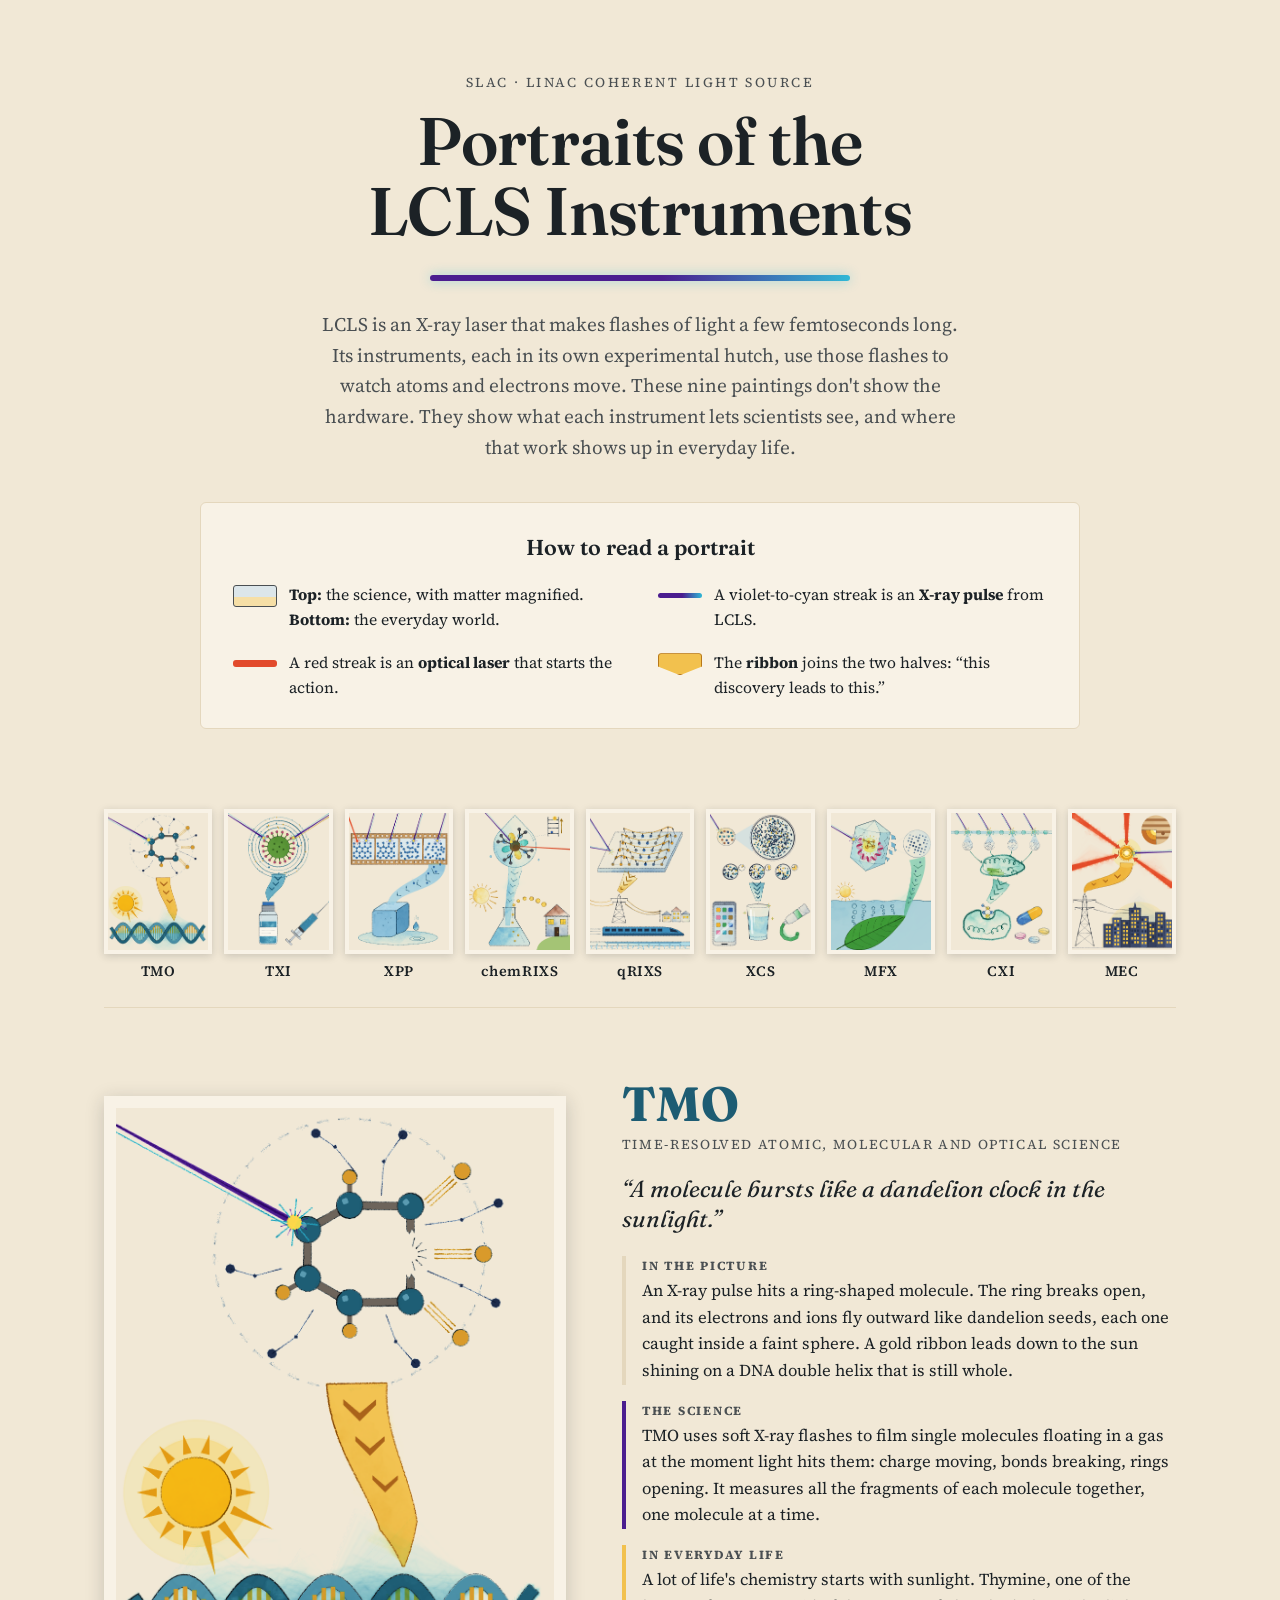
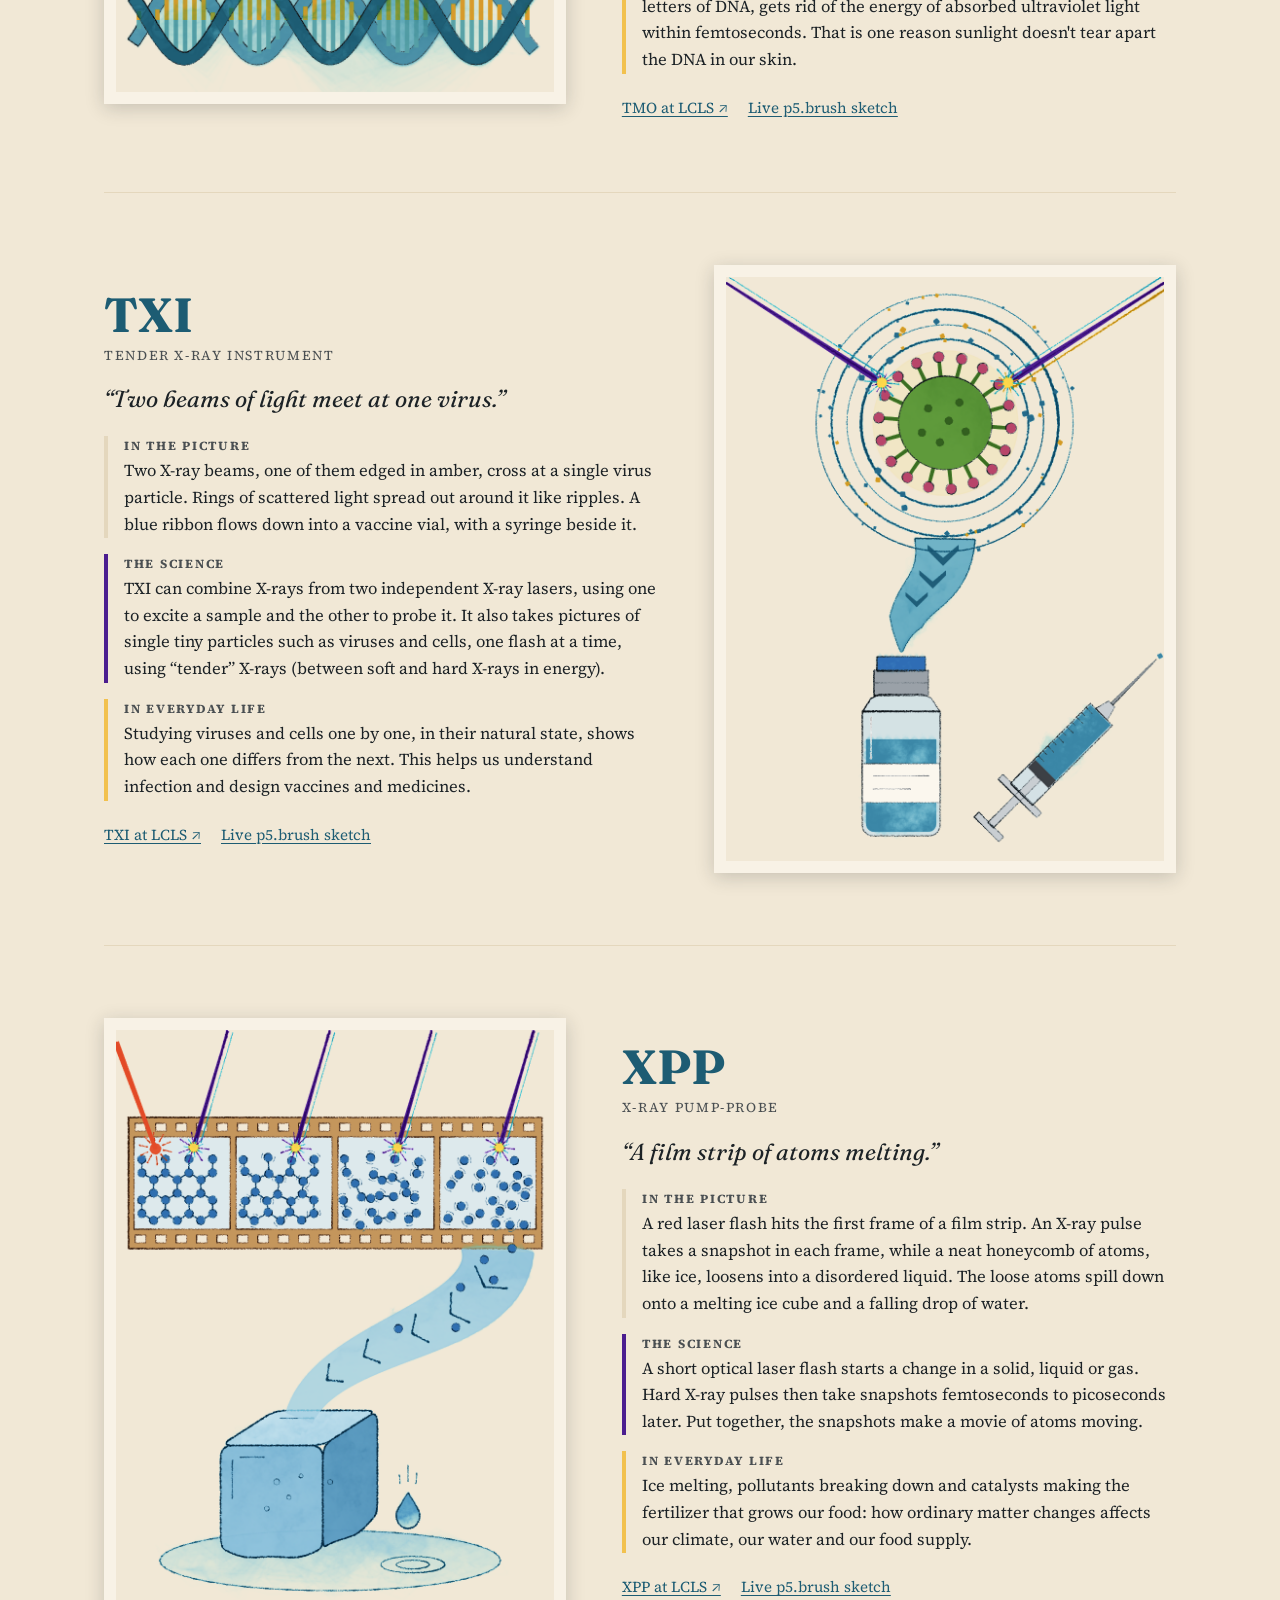
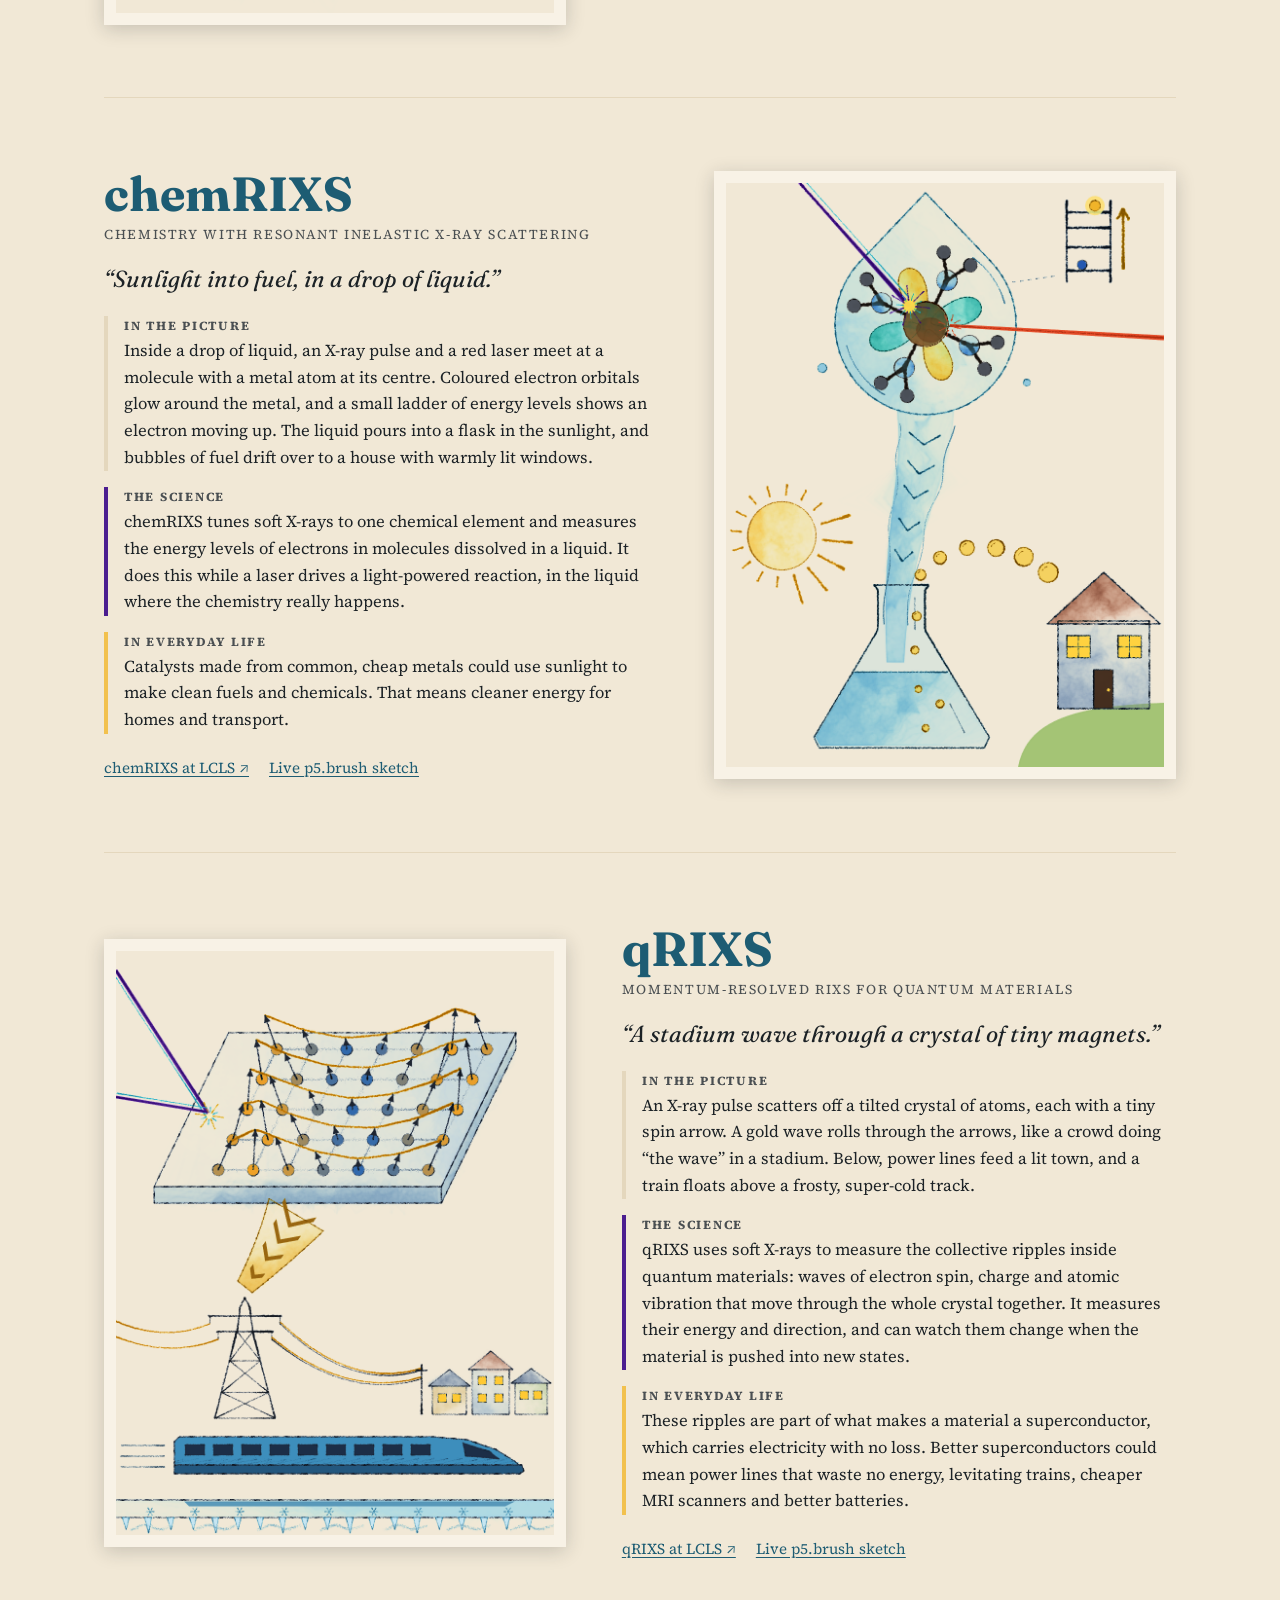
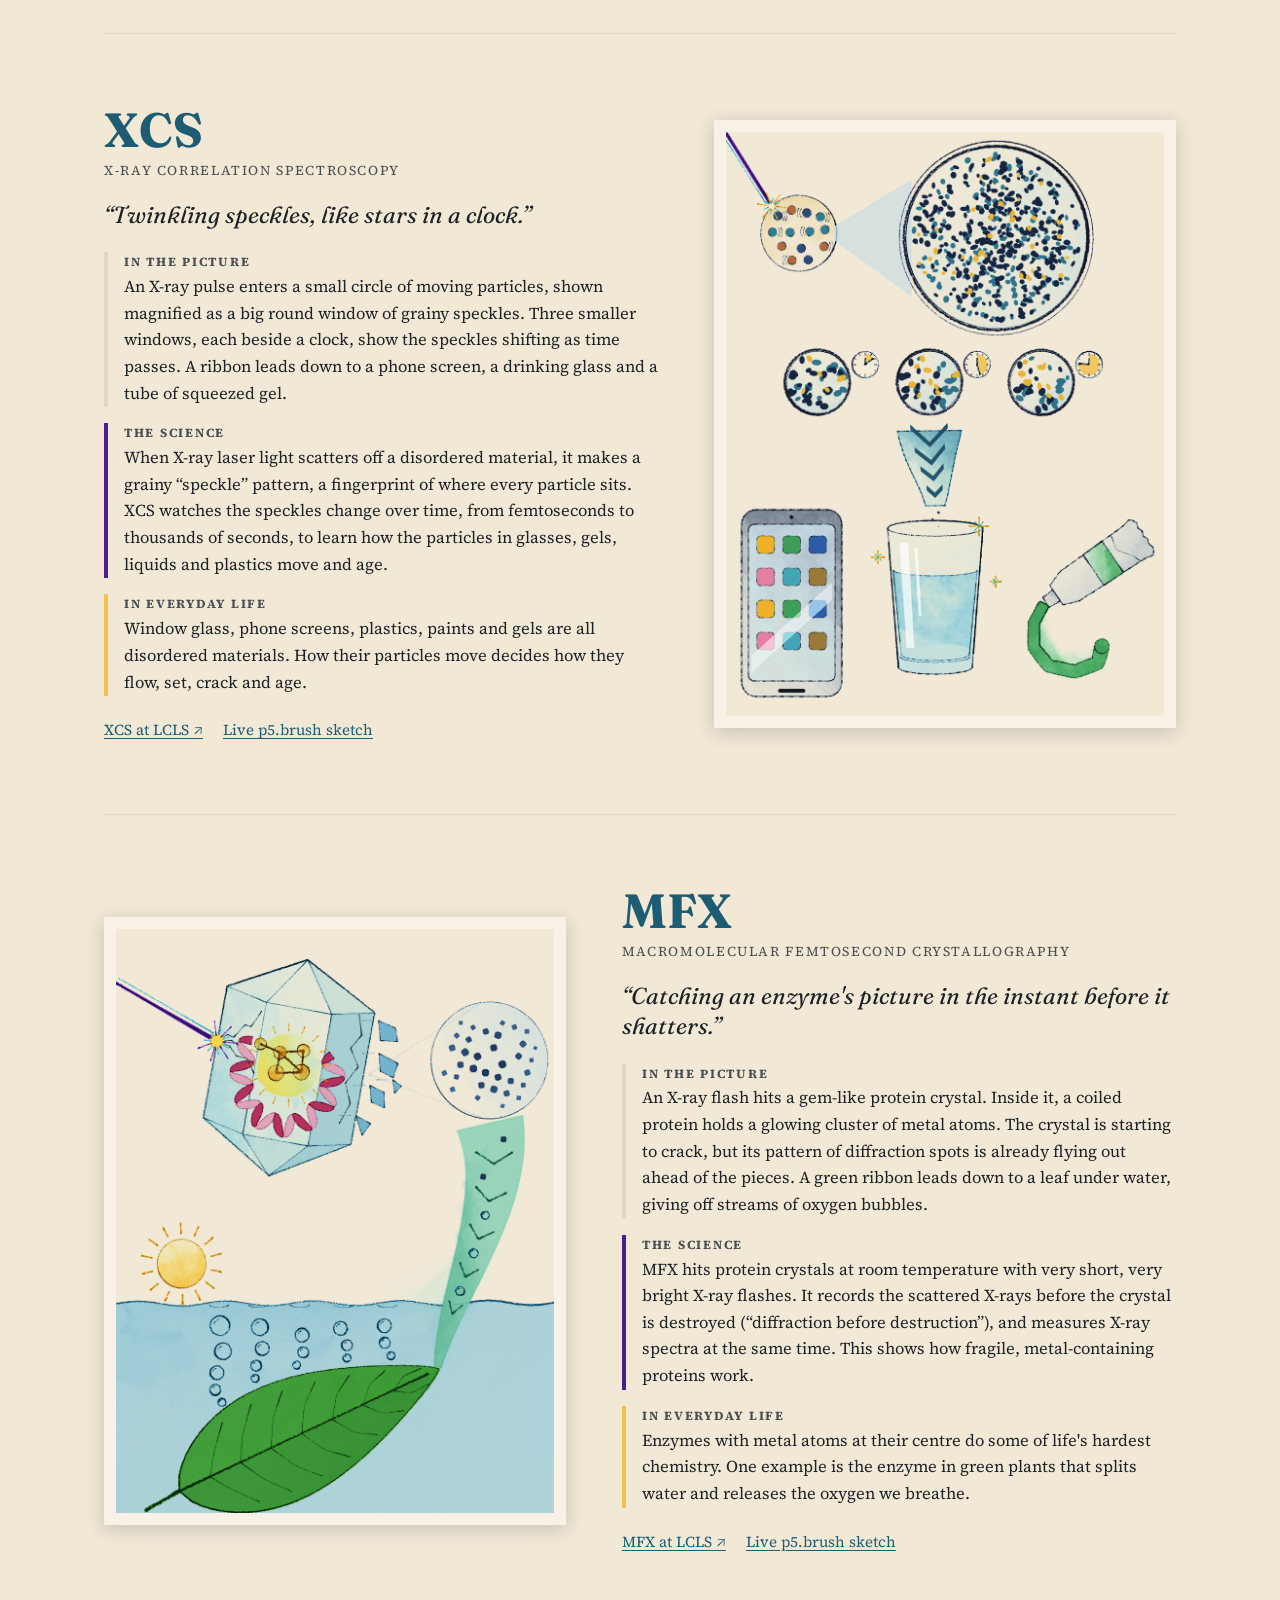
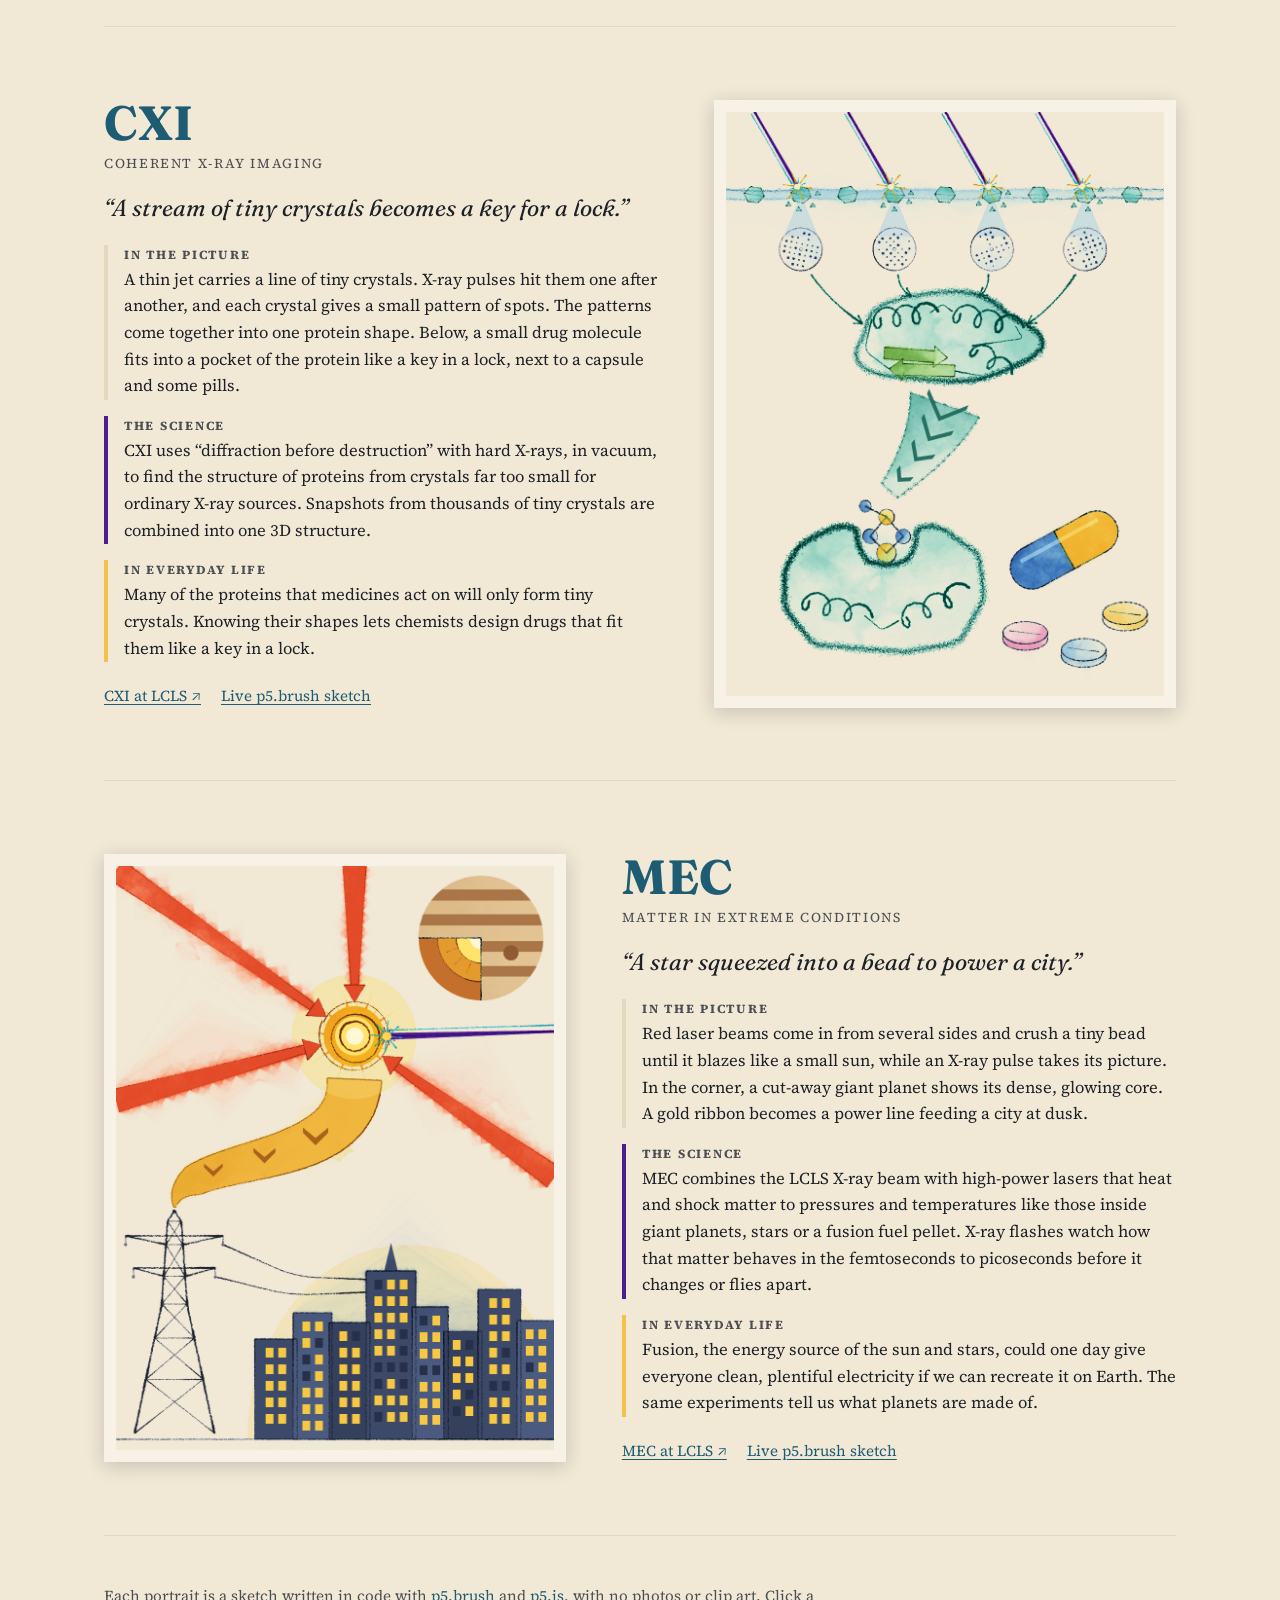
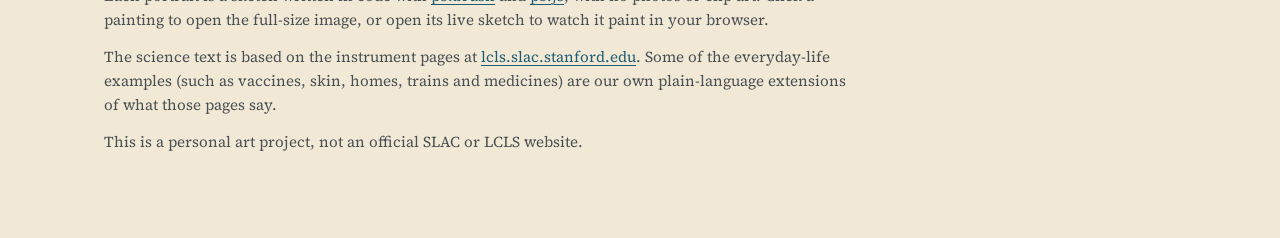
==== index.html @ 31f9c567 "Add gallery site for nine LCLS instrument portraits A static page with one captioned plate per instr" ====
<!doctype html>
<html lang="en">
<head>
<meta charset="utf-8">
<meta name="viewport" content="width=device-width, initial-scale=1">
<title>Portraits of the LCLS Instruments</title>
<meta name="description" content="Nine painted portraits of the instruments at SLAC's LCLS X-ray laser: what each one does for science, and how that reaches everyday life.">
<link rel="preconnect" href="https://fonts.googleapis.com">
<link rel="preconnect" href="https://fonts.gstatic.com" crossorigin>
<link href="https://fonts.googleapis.com/css2?family=Fraunces:ital,opsz,wght@0,9..144,400;0,9..144,600;0,9..144,700;1,9..144,400&family=Source+Serif+4:opsz,wght@8..60,400;8..60,700&display=swap" rel="stylesheet">
<link rel="stylesheet" href="style.css">
</head>
<body>
<div class="page">

<header class="site-header">
  <p class="eyebrow">SLAC · Linac Coherent Light Source</p>
  <h1>Portraits of the<br>LCLS Instruments</h1>
  <div class="xray-streak" aria-hidden="true"></div>
  <p class="intro">
    LCLS is an X-ray laser that makes flashes of light a few femtoseconds long.
    Its instruments, each in its own experimental hutch, use those flashes to watch
    atoms and electrons move. These nine paintings don't show the hardware. They show
    what each instrument lets scientists see, and where that work shows up in
    everyday life.
  </p>

  <section class="how-to-read" aria-labelledby="how-to-read-title">
    <h2 id="how-to-read-title">How to read a portrait</h2>
    <ul class="legend">
      <li><span class="swatch swatch-halves" aria-hidden="true"></span>
        <span><strong>Top:</strong> the science, with matter magnified.
        <strong>Bottom:</strong> the everyday world.</span></li>
      <li><span class="swatch swatch-xray" aria-hidden="true"></span>
        <span>A violet-to-cyan streak is an <strong>X-ray pulse</strong> from LCLS.</span></li>
      <li><span class="swatch swatch-laser" aria-hidden="true"></span>
        <span>A red streak is an <strong>optical laser</strong> that starts the action.</span></li>
      <li><span class="swatch swatch-ribbon" aria-hidden="true"></span>
        <span>The <strong>ribbon</strong> joins the two halves: “this discovery leads to this.”</span></li>
    </ul>
  </section>
</header>

<nav aria-label="Instruments">
  <ul class="index">
    <li><a href="#tmo"><img src="images/tmo.png" alt="">TMO</a></li>
    <li><a href="#txi"><img src="images/txi.png" alt="">TXI</a></li>
    <li><a href="#xpp"><img src="images/xpp.png" alt="">XPP</a></li>
    <li><a href="#chemrixs"><img src="images/chemrixs.png" alt="">chemRIXS</a></li>
    <li><a href="#qrixs"><img src="images/qrixs.png" alt="">qRIXS</a></li>
    <li><a href="#xcs"><img src="images/xcs.png" alt="">XCS</a></li>
    <li><a href="#mfx"><img src="images/mfx.png" alt="">MFX</a></li>
    <li><a href="#cxi"><img src="images/cxi.png" alt="">CXI</a></li>
    <li><a href="#mec"><img src="images/mec.png" alt="">MEC</a></li>
  </ul>
</nav>

<main>

<figure class="plate" id="tmo">
  <a class="plate-image" href="images/tmo.png">
    <img src="images/tmo.png" width="900" height="1200" loading="lazy"
         alt="A violet X-ray pulse hits a ring-shaped molecule, which breaks open while electrons and ions fly outward. A gold ribbon leads down to a sun shining on a DNA double helix.">
  </a>
  <figcaption>
    <p class="acronym">TMO</p>
    <p class="full-name">Time-resolved Atomic, Molecular and Optical science</p>
    <p class="metaphor">“A molecule bursts like a dandelion clock in the sunlight.”</p>
    <div class="caption-part">
      <h3>In the picture</h3>
      <p>An X-ray pulse hits a ring-shaped molecule. The ring breaks open, and its
      electrons and ions fly outward like dandelion seeds, each one caught inside a
      faint sphere. A gold ribbon leads down to the sun shining on a DNA double helix
      that is still whole.</p>
    </div>
    <div class="caption-part science">
      <h3>The science</h3>
      <p>TMO uses soft X-ray flashes to film single molecules floating in a gas at the
      moment light hits them: charge moving, bonds breaking, rings opening. It measures
      all the fragments of each molecule together, one molecule at a time.</p>
    </div>
    <div class="caption-part everyday">
      <h3>In everyday life</h3>
      <p>A lot of life's chemistry starts with sunlight. Thymine, one of the letters
      of DNA, gets rid of the energy of absorbed ultraviolet light within femtoseconds.
      That is one reason sunlight doesn't tear apart the DNA in our skin.</p>
    </div>
    <ul class="plate-links">
      <li><a href="https://lcls.slac.stanford.edu/instruments/tmo">TMO at LCLS ↗</a></li>
      <li><a href="sketches/tmo.html">Live p5.brush sketch</a></li>
    </ul>
  </figcaption>
</figure>

<figure class="plate" id="txi">
  <a class="plate-image" href="images/txi.png">
    <img src="images/txi.png" width="900" height="1200" loading="lazy"
         alt="Two X-ray beams cross at a single spiky green virus particle surrounded by rings of scattered light. A blue ribbon flows down into a vaccine vial beside a syringe.">
  </a>
  <figcaption>
    <p class="acronym">TXI</p>
    <p class="full-name">Tender X-ray Instrument</p>
    <p class="metaphor">“Two beams of light meet at one virus.”</p>
    <div class="caption-part">
      <h3>In the picture</h3>
      <p>Two X-ray beams, one of them edged in amber, cross at a single virus particle.
      Rings of scattered light spread out around it like ripples. A blue ribbon flows
      down into a vaccine vial, with a syringe beside it.</p>
    </div>
    <div class="caption-part science">
      <h3>The science</h3>
      <p>TXI can combine X-rays from two independent X-ray lasers, using one to excite
      a sample and the other to probe it. It also takes pictures of single tiny particles
      such as viruses and cells, one flash at a time, using “tender” X-rays (between soft
      and hard X-rays in energy).</p>
    </div>
    <div class="caption-part everyday">
      <h3>In everyday life</h3>
      <p>Studying viruses and cells one by one, in their natural state, shows how each
      one differs from the next. This helps us understand infection and design vaccines
      and medicines.</p>
    </div>
    <ul class="plate-links">
      <li><a href="https://lcls.slac.stanford.edu/instruments/txi">TXI at LCLS ↗</a></li>
      <li><a href="sketches/txi.html">Live p5.brush sketch</a></li>
    </ul>
  </figcaption>
</figure>

<figure class="plate" id="xpp">
  <a class="plate-image" href="images/xpp.png">
    <img src="images/xpp.png" width="900" height="1200" loading="lazy"
         alt="A strip of film frames. A red laser flash hits the first frame and X-ray pulses hit each frame as an ordered lattice of atoms loosens into a disordered liquid. The atoms spill down a blue ribbon onto a melting ice cube with a falling drop of water.">
  </a>
  <figcaption>
    <p class="acronym">XPP</p>
    <p class="full-name">X-ray Pump-Probe</p>
    <p class="metaphor">“A film strip of atoms melting.”</p>
    <div class="caption-part">
      <h3>In the picture</h3>
      <p>A red laser flash hits the first frame of a film strip. An X-ray pulse takes
      a snapshot in each frame, while a neat honeycomb of atoms, like ice, loosens into
      a disordered liquid. The loose atoms spill down onto a melting ice cube and a
      falling drop of water.</p>
    </div>
    <div class="caption-part science">
      <h3>The science</h3>
      <p>A short optical laser flash starts a change in a solid, liquid or gas. Hard
      X-ray pulses then take snapshots femtoseconds to picoseconds later. Put together,
      the snapshots make a movie of atoms moving.</p>
    </div>
    <div class="caption-part everyday">
      <h3>In everyday life</h3>
      <p>Ice melting, pollutants breaking down and catalysts making the fertilizer
      that grows our food: how ordinary matter changes affects our climate, our water
      and our food supply.</p>
    </div>
    <ul class="plate-links">
      <li><a href="https://lcls.slac.stanford.edu/instruments/xpp">XPP at LCLS ↗</a></li>
      <li><a href="sketches/xpp.html">Live p5.brush sketch</a></li>
    </ul>
  </figcaption>
</figure>

<figure class="plate" id="chemrixs">
  <a class="plate-image" href="images/chemrixs.png">
    <img src="images/chemrixs.png" width="900" height="1200" loading="lazy"
         alt="Inside a drop of liquid, an X-ray and a red laser meet at a metal-centred molecule with glowing orbital lobes, beside a small energy-level ladder. The liquid pours into a flask under the sun, and bubbles drift from it to a house with lit windows.">
  </a>
  <figcaption>
    <p class="acronym">chemRIXS</p>
    <p class="full-name">Chemistry with Resonant Inelastic X-ray Scattering</p>
    <p class="metaphor">“Sunlight into fuel, in a drop of liquid.”</p>
    <div class="caption-part">
      <h3>In the picture</h3>
      <p>Inside a drop of liquid, an X-ray pulse and a red laser meet at a molecule
      with a metal atom at its centre. Coloured electron orbitals glow around the metal,
      and a small ladder of energy levels shows an electron moving up. The liquid pours
      into a flask in the sunlight, and bubbles of fuel drift over to a house with
      warmly lit windows.</p>
    </div>
    <div class="caption-part science">
      <h3>The science</h3>
      <p>chemRIXS tunes soft X-rays to one chemical element and measures the energy
      levels of electrons in molecules dissolved in a liquid. It does this while a laser
      drives a light-powered reaction, in the liquid where the chemistry really
      happens.</p>
    </div>
    <div class="caption-part everyday">
      <h3>In everyday life</h3>
      <p>Catalysts made from common, cheap metals could use sunlight to make clean
      fuels and chemicals. That means cleaner energy for homes and transport.</p>
    </div>
    <ul class="plate-links">
      <li><a href="https://lcls.slac.stanford.edu/instruments/chemrixs">chemRIXS at LCLS ↗</a></li>
      <li><a href="sketches/chemrixs.html">Live p5.brush sketch</a></li>
    </ul>
  </figcaption>
</figure>

<figure class="plate" id="qrixs">
  <a class="plate-image" href="images/qrixs.png">
    <img src="images/qrixs.png" width="900" height="1200" loading="lazy"
         alt="An X-ray pulse scatters off a tilted grid of atoms, each with a small spin arrow, while a gold wave rolls through the grid. A gold ribbon leads down to power lines feeding a small town and a train floating above a frosty track.">
  </a>
  <figcaption>
    <p class="acronym">qRIXS</p>
    <p class="full-name">Momentum-resolved RIXS for quantum materials</p>
    <p class="metaphor">“A stadium wave through a crystal of tiny magnets.”</p>
    <div class="caption-part">
      <h3>In the picture</h3>
      <p>An X-ray pulse scatters off a tilted crystal of atoms, each with a tiny spin
      arrow. A gold wave rolls through the arrows, like a crowd doing “the wave” in a
      stadium. Below, power lines feed a lit town, and a train floats above a frosty,
      super-cold track.</p>
    </div>
    <div class="caption-part science">
      <h3>The science</h3>
      <p>qRIXS uses soft X-rays to measure the collective ripples inside quantum
      materials: waves of electron spin, charge and atomic vibration that move through
      the whole crystal together. It measures their energy and direction, and can watch
      them change when the material is pushed into new states.</p>
    </div>
    <div class="caption-part everyday">
      <h3>In everyday life</h3>
      <p>These ripples are part of what makes a material a superconductor, which
      carries electricity with no loss. Better superconductors could mean power lines
      that waste no energy, levitating trains, cheaper MRI scanners and better
      batteries.</p>
    </div>
    <ul class="plate-links">
      <li><a href="https://lcls.slac.stanford.edu/instruments/qRIXS">qRIXS at LCLS ↗</a></li>
      <li><a href="sketches/qrixs.html">Live p5.brush sketch</a></li>
    </ul>
  </figcaption>
</figure>

<figure class="plate" id="xcs">
  <a class="plate-image" href="images/xcs.png">
    <img src="images/xcs.png" width="900" height="1200" loading="lazy"
         alt="An X-ray pulse enters a small circle of particles, shown magnified as a large round window of grainy speckles. Three smaller speckle windows, each beside a clock, show the speckles changing over time. Below: a phone, a glass of water and a tube of green gel.">
  </a>
  <figcaption>
    <p class="acronym">XCS</p>
    <p class="full-name">X-ray Correlation Spectroscopy</p>
    <p class="metaphor">“Twinkling speckles, like stars in a clock.”</p>
    <div class="caption-part">
      <h3>In the picture</h3>
      <p>An X-ray pulse enters a small circle of moving particles, shown magnified as a
      big round window of grainy speckles. Three smaller windows, each beside a clock,
      show the speckles shifting as time passes. A ribbon leads down to a phone screen,
      a drinking glass and a tube of squeezed gel.</p>
    </div>
    <div class="caption-part science">
      <h3>The science</h3>
      <p>When X-ray laser light scatters off a disordered material, it makes a grainy
      “speckle” pattern, a fingerprint of where every particle sits. XCS watches the
      speckles change over time, from femtoseconds to thousands of seconds, to learn how
      the particles in glasses, gels, liquids and plastics move and age.</p>
    </div>
    <div class="caption-part everyday">
      <h3>In everyday life</h3>
      <p>Window glass, phone screens, plastics, paints and gels are all disordered
      materials. How their particles move decides how they flow, set, crack and
      age.</p>
    </div>
    <ul class="plate-links">
      <li><a href="https://lcls.slac.stanford.edu/instruments/xcs">XCS at LCLS ↗</a></li>
      <li><a href="sketches/xcs.html">Live p5.brush sketch</a></li>
    </ul>
  </figcaption>
</figure>

<figure class="plate" id="mfx">
  <a class="plate-image" href="images/mfx.png">
    <img src="images/mfx.png" width="900" height="1200" loading="lazy"
         alt="An X-ray flash hits a gem-like protein crystal holding a coiled protein around a glowing cluster of metal atoms. The crystal cracks while a disc of diffraction spots flies ahead. A green ribbon leads down to an underwater leaf giving off oxygen bubbles.">
  </a>
  <figcaption>
    <p class="acronym">MFX</p>
    <p class="full-name">Macromolecular Femtosecond Crystallography</p>
    <p class="metaphor">“Catching an enzyme's picture in the instant before it shatters.”</p>
    <div class="caption-part">
      <h3>In the picture</h3>
      <p>An X-ray flash hits a gem-like protein crystal. Inside it, a coiled protein
      holds a glowing cluster of metal atoms. The crystal is starting to crack, but its
      pattern of diffraction spots is already flying out ahead of the pieces. A green
      ribbon leads down to a leaf under water, giving off streams of oxygen
      bubbles.</p>
    </div>
    <div class="caption-part science">
      <h3>The science</h3>
      <p>MFX hits protein crystals at room temperature with very short, very bright
      X-ray flashes. It records the scattered X-rays before the crystal is destroyed
      (“diffraction before destruction”), and measures X-ray spectra at the same time.
      This shows how fragile, metal-containing proteins work.</p>
    </div>
    <div class="caption-part everyday">
      <h3>In everyday life</h3>
      <p>Enzymes with metal atoms at their centre do some of life's hardest chemistry.
      One example is the enzyme in green plants that splits water and releases the
      oxygen we breathe.</p>
    </div>
    <ul class="plate-links">
      <li><a href="https://lcls.slac.stanford.edu/instruments/mfx">MFX at LCLS ↗</a></li>
      <li><a href="sketches/mfx.html">Live p5.brush sketch</a></li>
    </ul>
  </figcaption>
</figure>

<figure class="plate" id="cxi">
  <a class="plate-image" href="images/cxi.png">
    <img src="images/cxi.png" width="900" height="1200" loading="lazy"
         alt="X-ray pulses hit tiny crystals travelling in a thin jet, each making a small pattern of spots. Arrows merge the patterns into one protein shape. Below, a small molecule fits into a pocket of the protein like a key in a lock, next to a capsule and pills.">
  </a>
  <figcaption>
    <p class="acronym">CXI</p>
    <p class="full-name">Coherent X-ray Imaging</p>
    <p class="metaphor">“A stream of tiny crystals becomes a key for a lock.”</p>
    <div class="caption-part">
      <h3>In the picture</h3>
      <p>A thin jet carries a line of tiny crystals. X-ray pulses hit them one after
      another, and each crystal gives a small pattern of spots. The patterns come
      together into one protein shape. Below, a small drug molecule fits into a pocket
      of the protein like a key in a lock, next to a capsule and some pills.</p>
    </div>
    <div class="caption-part science">
      <h3>The science</h3>
      <p>CXI uses “diffraction before destruction” with hard X-rays, in vacuum, to
      find the structure of proteins from crystals far too small for ordinary X-ray
      sources. Snapshots from thousands of tiny crystals are combined into one 3D
      structure.</p>
    </div>
    <div class="caption-part everyday">
      <h3>In everyday life</h3>
      <p>Many of the proteins that medicines act on will only form tiny crystals.
      Knowing their shapes lets chemists design drugs that fit them like a key in a
      lock.</p>
    </div>
    <ul class="plate-links">
      <li><a href="https://lcls.slac.stanford.edu/instruments/cxi">CXI at LCLS ↗</a></li>
      <li><a href="sketches/cxi.html">Live p5.brush sketch</a></li>
    </ul>
  </figcaption>
</figure>

<figure class="plate" id="mec">
  <a class="plate-image" href="images/mec.png">
    <img src="images/mec.png" width="900" height="1200" loading="lazy"
         alt="Red laser beams converge from several sides on a tiny bead that blazes like a small sun, while an X-ray pulse passes through it. A cut-away giant planet shows its glowing core. A gold ribbon leads to a power line feeding a city with lit windows.">
  </a>
  <figcaption>
    <p class="acronym">MEC</p>
    <p class="full-name">Matter in Extreme Conditions</p>
    <p class="metaphor">“A star squeezed into a bead to power a city.”</p>
    <div class="caption-part">
      <h3>In the picture</h3>
      <p>Red laser beams come in from several sides and crush a tiny bead until it
      blazes like a small sun, while an X-ray pulse takes its picture. In the corner, a
      cut-away giant planet shows its dense, glowing core. A gold ribbon becomes a
      power line feeding a city at dusk.</p>
    </div>
    <div class="caption-part science">
      <h3>The science</h3>
      <p>MEC combines the LCLS X-ray beam with high-power lasers that heat and shock
      matter to pressures and temperatures like those inside giant planets, stars or a
      fusion fuel pellet. X-ray flashes watch how that matter behaves in the
      femtoseconds to picoseconds before it changes or flies apart.</p>
    </div>
    <div class="caption-part everyday">
      <h3>In everyday life</h3>
      <p>Fusion, the energy source of the sun and stars, could one day give everyone
      clean, plentiful electricity if we can recreate it on Earth. The same experiments
      tell us what planets are made of.</p>
    </div>
    <ul class="plate-links">
      <li><a href="https://lcls.slac.stanford.edu/instruments/mec">MEC at LCLS ↗</a></li>
      <li><a href="sketches/mec.html">Live p5.brush sketch</a></li>
    </ul>
  </figcaption>
</figure>

</main>

<footer class="site-footer">
  <p>Each portrait is a sketch written in code with
  <a href="https://github.com/acamposuribe/p5.brush">p5.brush</a> and
  <a href="https://p5js.org">p5.js</a>, with no photos or clip art. Click a painting to
  open the full-size image, or open its live sketch to watch it paint in your browser.</p>
  <p>The science text is based on the instrument pages at
  <a href="https://lcls.slac.stanford.edu/instruments">lcls.slac.stanford.edu</a>.
  Some of the everyday-life examples (such as vaccines, skin, homes, trains and
  medicines) are our own plain-language extensions of what those pages say.</p>
  <p>This is a personal art project, not an official SLAC or LCLS website.</p>
</footer>

</div>
</body>
</html>
---- style.css ----
/* Colours are taken from the portraits themselves: the warm paper, the
   dark ink, the violet-to-cyan X-ray streak, the red laser streak and the
   gold ribbon that joins the science half of each painting to its
   everyday half. */
:root {
  --paper: #f1e8d6;
  --paper-light: #f8f2e6;
  --paper-dark: #e4d7bd;
  --ink: #1c2226;
  --ink-soft: #4a4f52;
  --teal: #1d5c73;
  --xray-violet: #4b1d8f;
  --xray-cyan: #2fb8d6;
  --laser-red: #e24a2b;
  --ribbon-gold: #f2c14e;
  --ribbon-gold-dark: #b8791b;

  --display-font: "Fraunces", Georgia, serif;
  --body-font: "Source Serif 4", Georgia, serif;
}

* {
  box-sizing: border-box;
}

html {
  scroll-behavior: smooth;
}

body {
  margin: 0;
  background-color: var(--paper);
  color: var(--ink);
  font-family: var(--body-font);
  font-size: 1.08rem;
  line-height: 1.6;
}

a {
  color: var(--teal);
  text-decoration-thickness: 1px;
  text-underline-offset: 3px;
}

a:hover {
  color: var(--xray-violet);
}

.page {
  max-width: 1120px;
  margin: 0 auto;
  padding: 0 24px;
}

/* ---------- Header ---------- */

.site-header {
  padding: 72px 0 32px;
  text-align: center;
}

.eyebrow {
  margin: 0 0 12px;
  font-size: 0.85rem;
  letter-spacing: 0.18em;
  text-transform: uppercase;
  color: var(--ink-soft);
}

.site-header h1 {
  margin: 0;
  font-family: var(--display-font);
  font-weight: 600;
  font-size: clamp(2.4rem, 6vw, 4.2rem);
  line-height: 1.05;
  letter-spacing: -0.01em;
}

/* A painted-looking X-ray streak under the title. */
.xray-streak {
  width: min(420px, 70%);
  height: 6px;
  margin: 28px auto;
  border-radius: 3px;
  background: linear-gradient(90deg, var(--xray-violet) 0%, var(--xray-violet) 55%, var(--xray-cyan) 100%);
  box-shadow: 0 0 12px rgba(47, 184, 214, 0.45);
}

.intro {
  max-width: 640px;
  margin: 0 auto;
  font-size: 1.2rem;
  color: var(--ink-soft);
}

/* ---------- How to read a portrait ---------- */

.how-to-read {
  margin: 40px auto 0;
  padding: 28px 32px;
  max-width: 880px;
  background: var(--paper-light);
  border: 1px solid var(--paper-dark);
  border-radius: 6px;
}

.how-to-read h2 {
  margin: 0 0 16px;
  font-family: var(--display-font);
  font-weight: 600;
  font-size: 1.35rem;
  text-align: center;
}

.legend {
  display: grid;
  grid-template-columns: repeat(2, 1fr);
  gap: 18px 36px;
  margin: 0;
  padding: 0;
  list-style: none;
  font-size: 0.98rem;
  text-align: left;
}

.legend li {
  display: flex;
  gap: 12px;
  align-items: flex-start;
}

.swatch {
  flex: none;
  width: 44px;
  height: 22px;
  margin-top: 3px;
  border-radius: 3px;
}

.swatch-halves {
  background: linear-gradient(180deg, #dce6ea 0%, #dce6ea 55%, #f6dfa6 55%, #f6dfa6 100%);
  border: 1px solid var(--ink-soft);
}

.swatch-xray {
  height: 5px;
  margin-top: 11px;
  background: linear-gradient(90deg, var(--xray-violet) 55%, var(--xray-cyan));
}

.swatch-laser {
  height: 7px;
  margin-top: 10px;
  background: var(--laser-red);
}

.swatch-ribbon {
  background: var(--ribbon-gold);
  border: 1px solid var(--ribbon-gold-dark);
  clip-path: polygon(0 0, 100% 0, 100% 60%, 50% 100%, 0 60%);
}

/* ---------- Thumbnail index ---------- */

.index {
  display: grid;
  grid-template-columns: repeat(9, 1fr);
  gap: 12px;
  margin: 48px 0 24px;
  padding: 0;
  list-style: none;
}

.index a {
  display: block;
  text-align: center;
  text-decoration: none;
  color: var(--ink);
  font-weight: 600;
  font-size: 0.9rem;
  letter-spacing: 0.04em;
}

.index img {
  display: block;
  width: 100%;
  aspect-ratio: 3 / 4;
  object-fit: cover;
  margin-bottom: 6px;
  border: 4px solid var(--paper-light);
  box-shadow: 0 2px 8px rgba(28, 34, 38, 0.18);
  transition: transform 0.15s ease;
}

.index a:hover img {
  transform: translateY(-4px);
}

/* ---------- One plate per instrument ---------- */

.plate {
  display: grid;
  grid-template-columns: 5fr 6fr;
  gap: 56px;
  align-items: center;
  margin: 0;
  padding: 72px 0;
  border-top: 1px solid var(--paper-dark);
  scroll-margin-top: 16px;
}

/* Alternate the side the painting sits on, like pages in a book. */
.plate:nth-of-type(even) {
  grid-template-columns: 6fr 5fr;
}

.plate:nth-of-type(even) .plate-image {
  order: 2;
}

.plate-image {
  display: block;
  padding: 12px;
  background: var(--paper-light);
  box-shadow: 0 4px 18px rgba(28, 34, 38, 0.2);
}

.plate-image img {
  display: block;
  width: 100%;
  height: auto;
}

.plate figcaption {
  font-size: 1.04rem;
}

.acronym {
  margin: 0;
  font-family: var(--display-font);
  font-weight: 700;
  font-size: 3rem;
  line-height: 1;
  color: var(--teal);
}

.full-name {
  margin: 6px 0 0;
  font-size: 0.85rem;
  letter-spacing: 0.12em;
  text-transform: uppercase;
  color: var(--ink-soft);
}

.metaphor {
  margin: 18px 0 22px;
  font-family: var(--display-font);
  font-style: italic;
  font-weight: 400;
  font-size: 1.45rem;
  line-height: 1.3;
}

.caption-part {
  margin: 0 0 16px;
  padding-left: 16px;
  border-left: 4px solid var(--paper-dark);
}

.caption-part h3 {
  margin: 0 0 2px;
  font-family: var(--body-font);
  font-size: 0.78rem;
  font-weight: 700;
  letter-spacing: 0.14em;
  text-transform: uppercase;
  color: var(--ink-soft);
}

.caption-part p {
  margin: 0;
}

.caption-part.science {
  border-left-color: var(--xray-violet);
}

.caption-part.everyday {
  border-left-color: var(--ribbon-gold);
}

.plate-links {
  display: flex;
  flex-wrap: wrap;
  gap: 8px 20px;
  margin: 22px 0 0;
  padding: 0;
  list-style: none;
  font-size: 0.95rem;
}

/* ---------- Footer ---------- */

.site-footer {
  padding: 48px 0 72px;
  border-top: 1px solid var(--paper-dark);
  font-size: 0.95rem;
  color: var(--ink-soft);
}

.site-footer p {
  max-width: 760px;
  margin: 0 0 12px;
}

/* ---------- Small screens ---------- */

@media (max-width: 860px) {
  .index {
    grid-template-columns: repeat(3, 1fr);
  }

  .legend {
    grid-template-columns: 1fr;
  }

  .plate,
  .plate:nth-of-type(even) {
    grid-template-columns: 1fr;
    gap: 28px;
    padding: 48px 0;
  }

  .plate:nth-of-type(even) .plate-image {
    order: 0;
  }

  .plate-image {
    max-width: 480px;
    margin: 0 auto;
  }
}
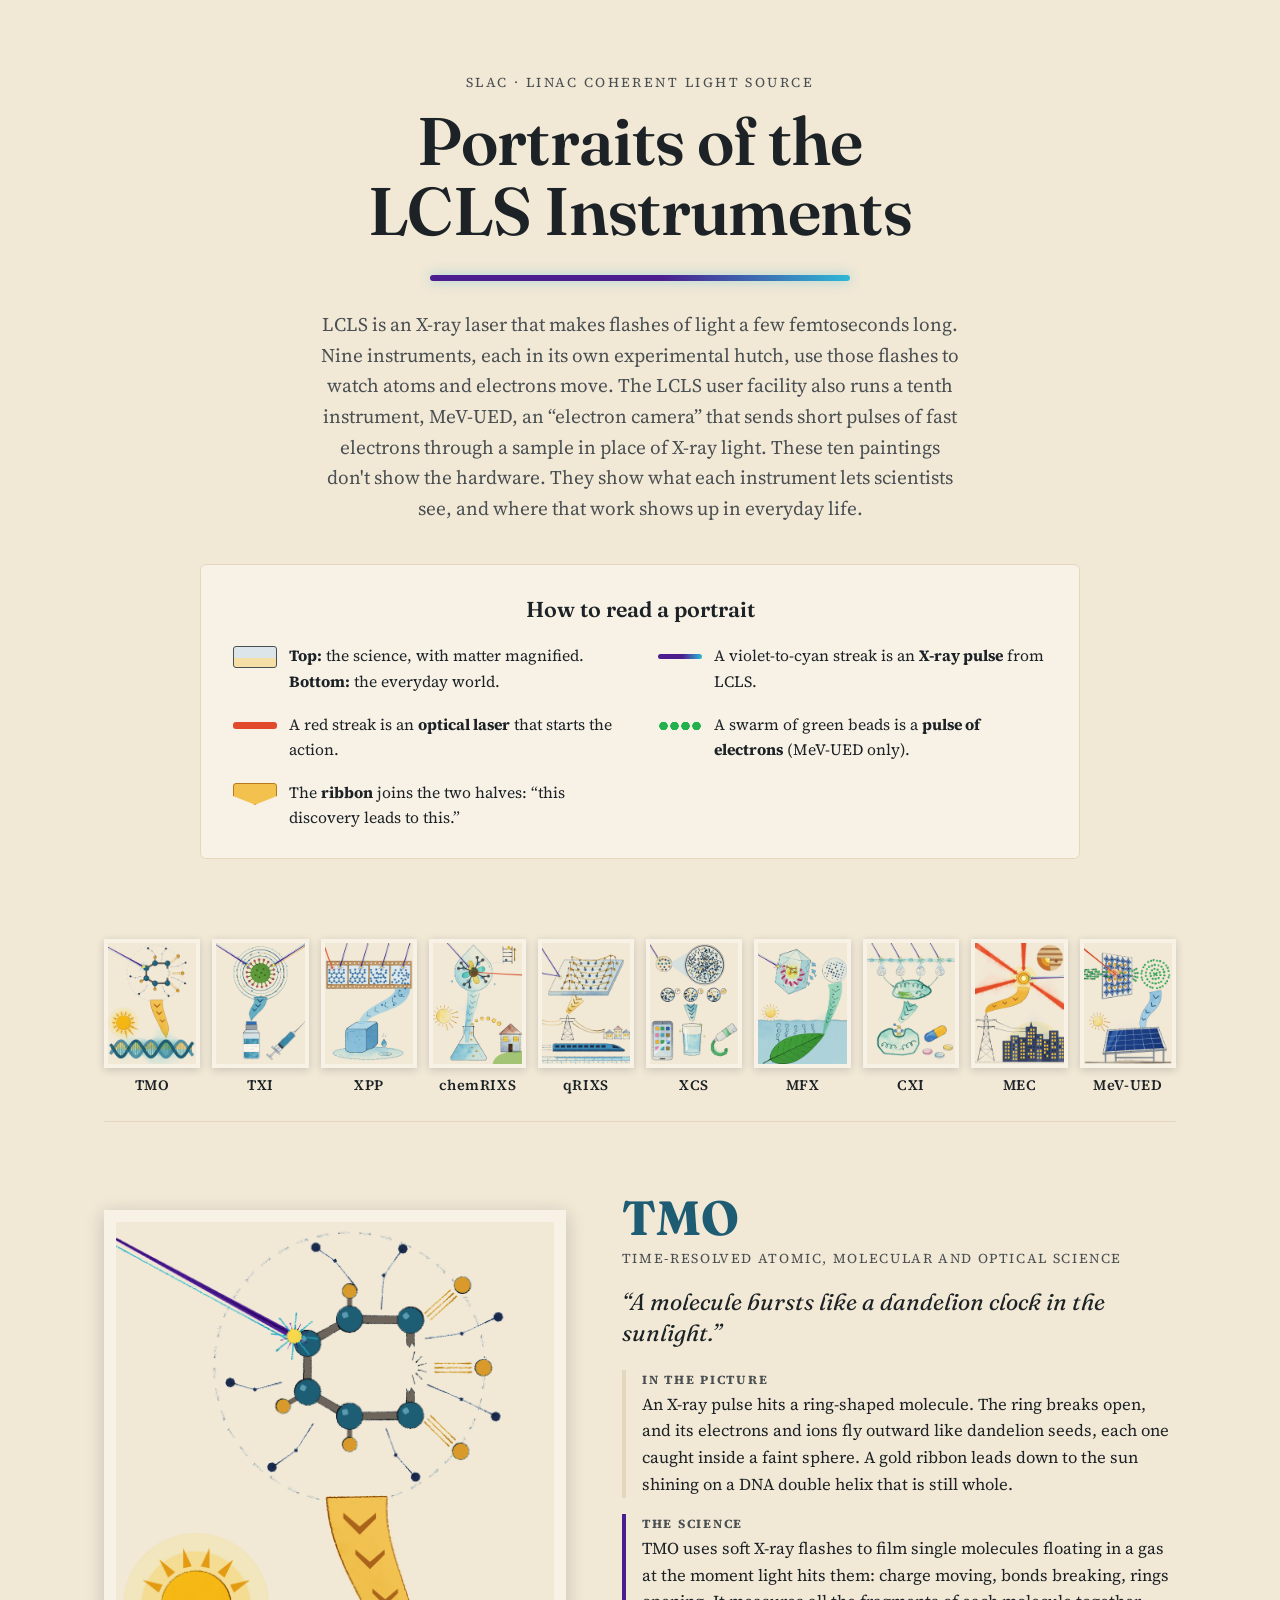
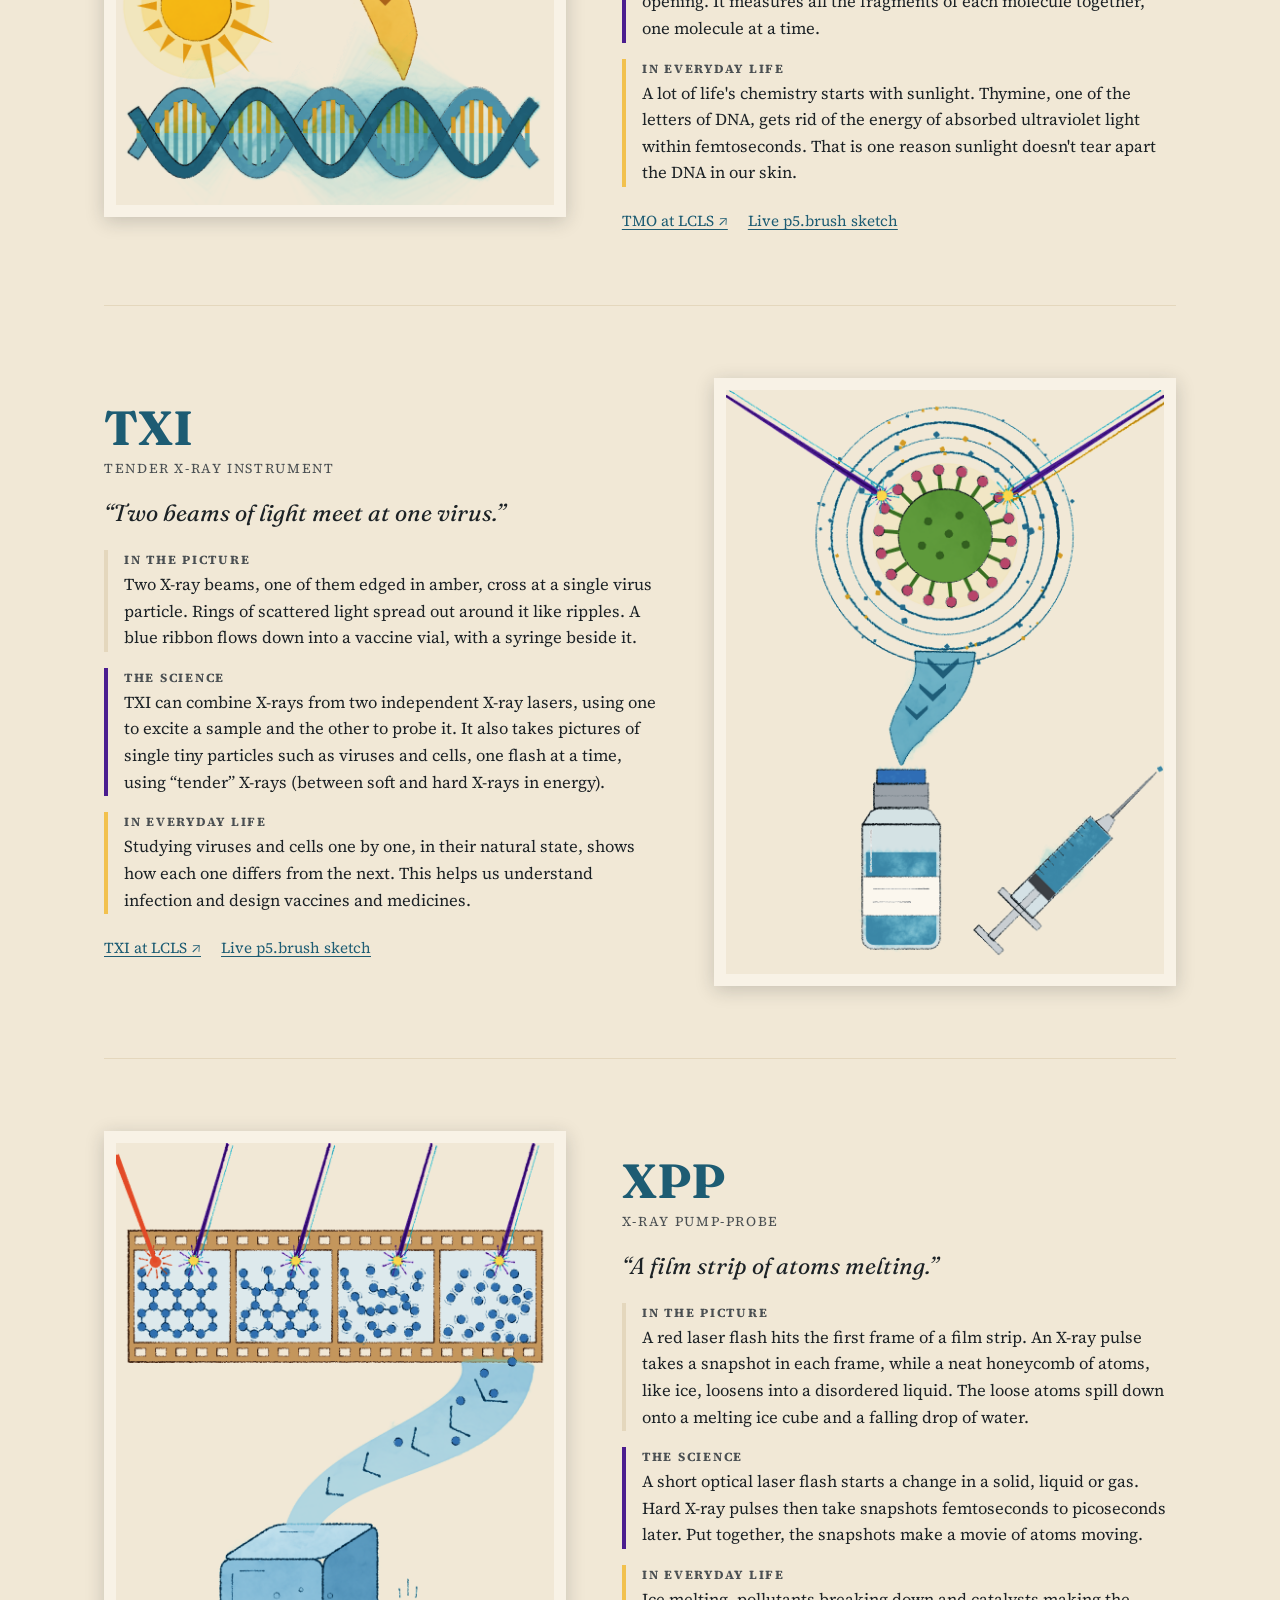
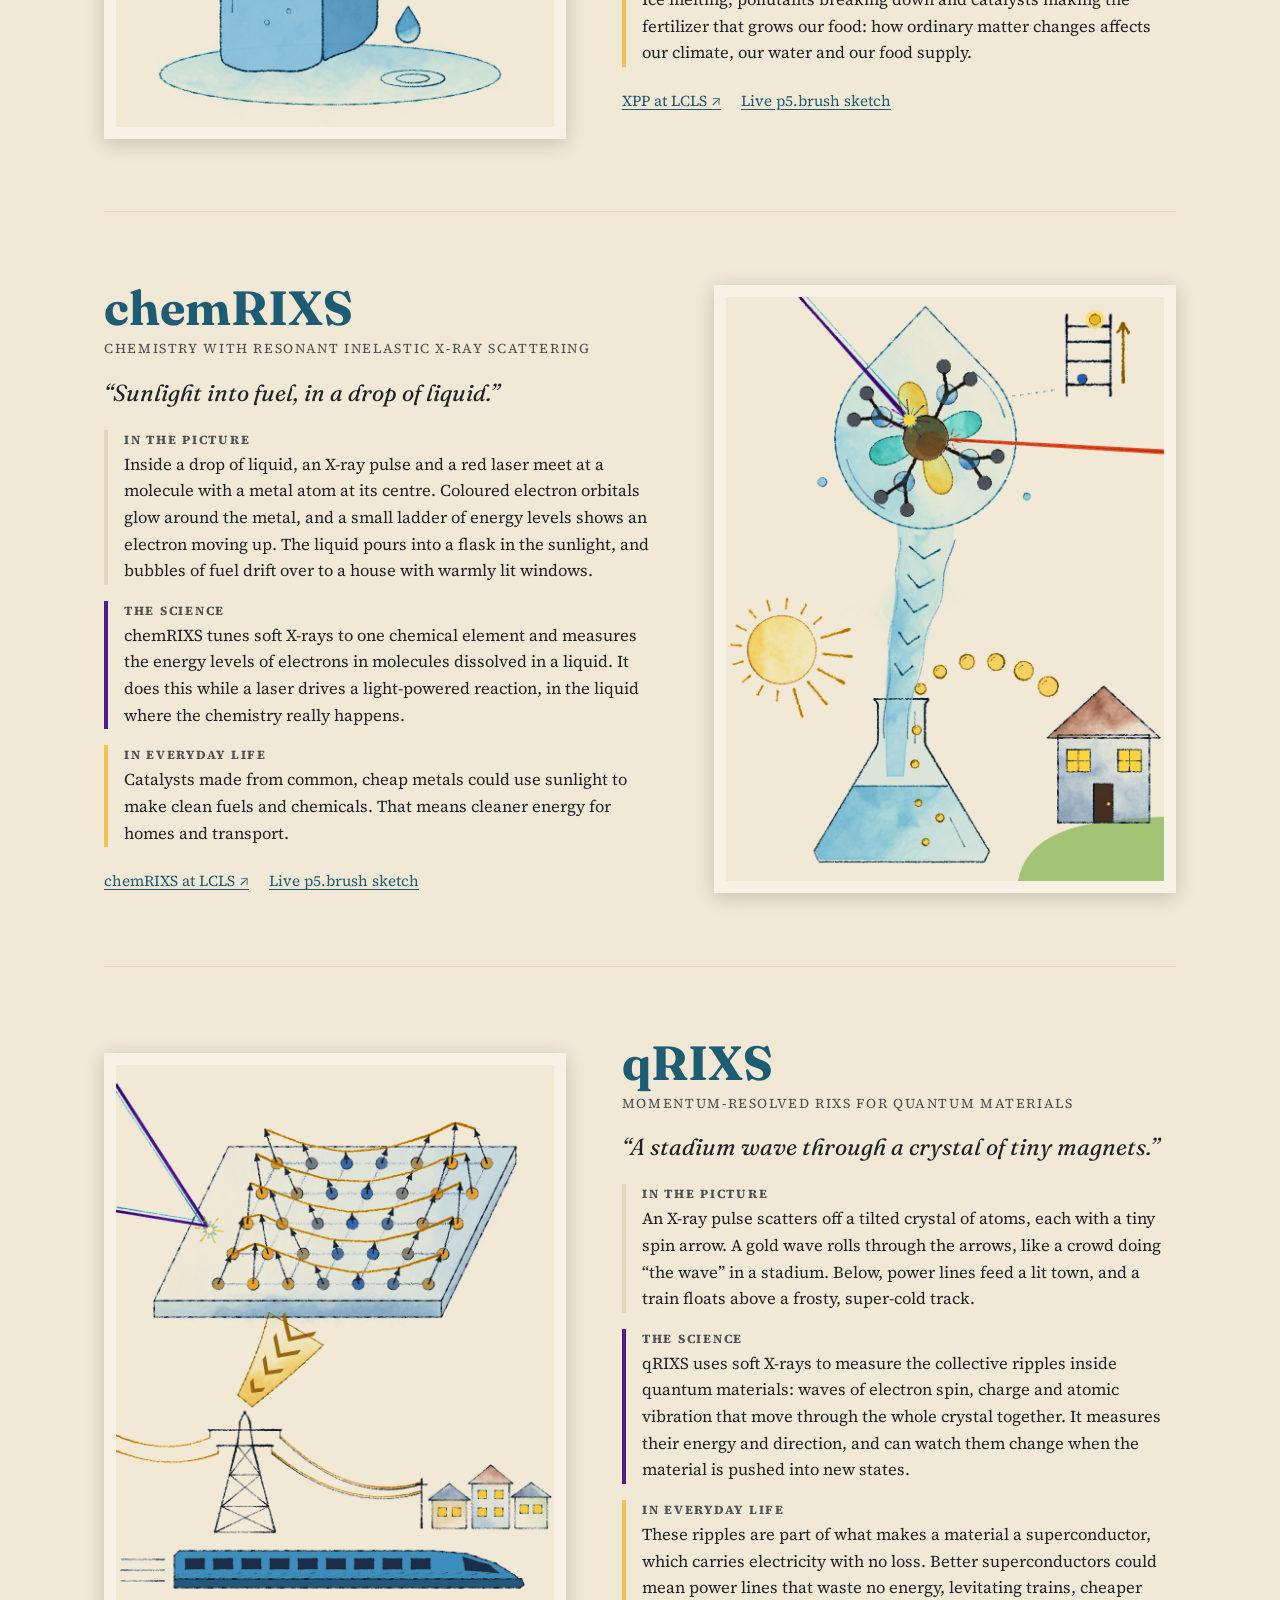
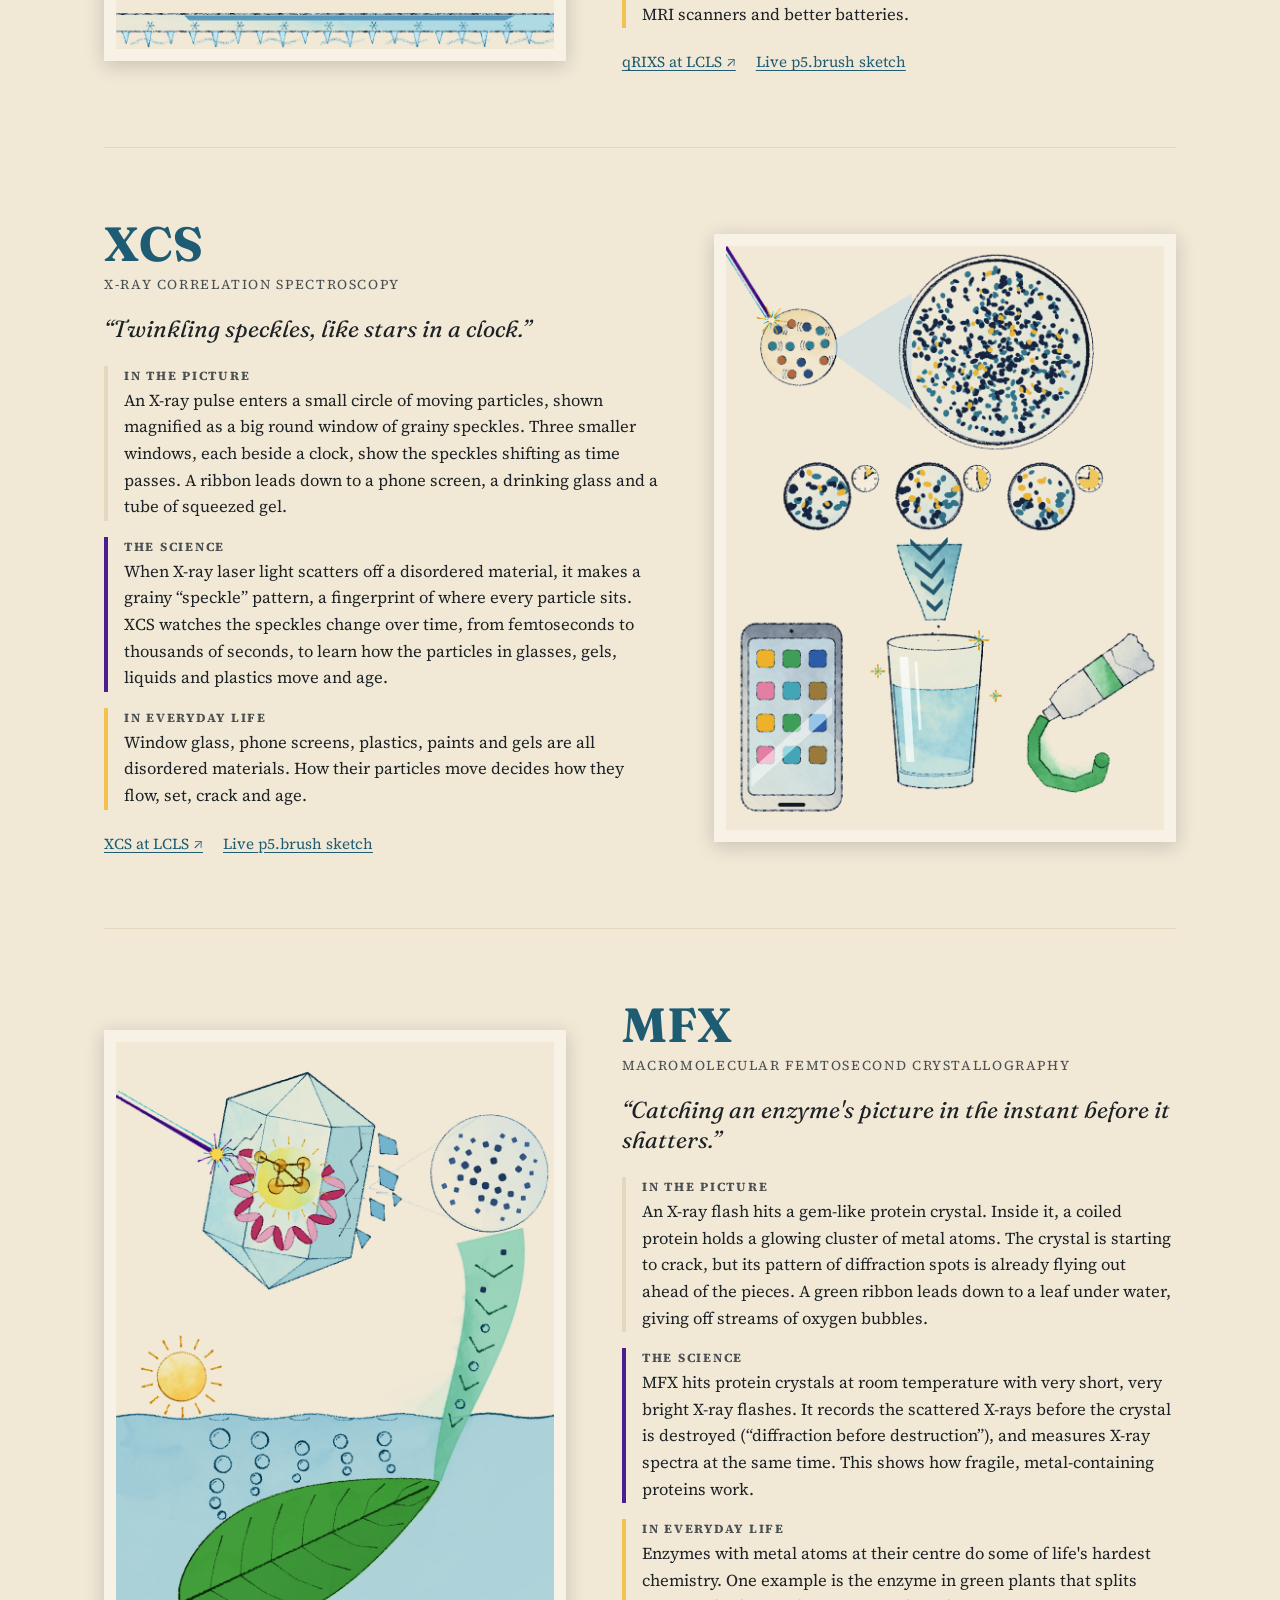
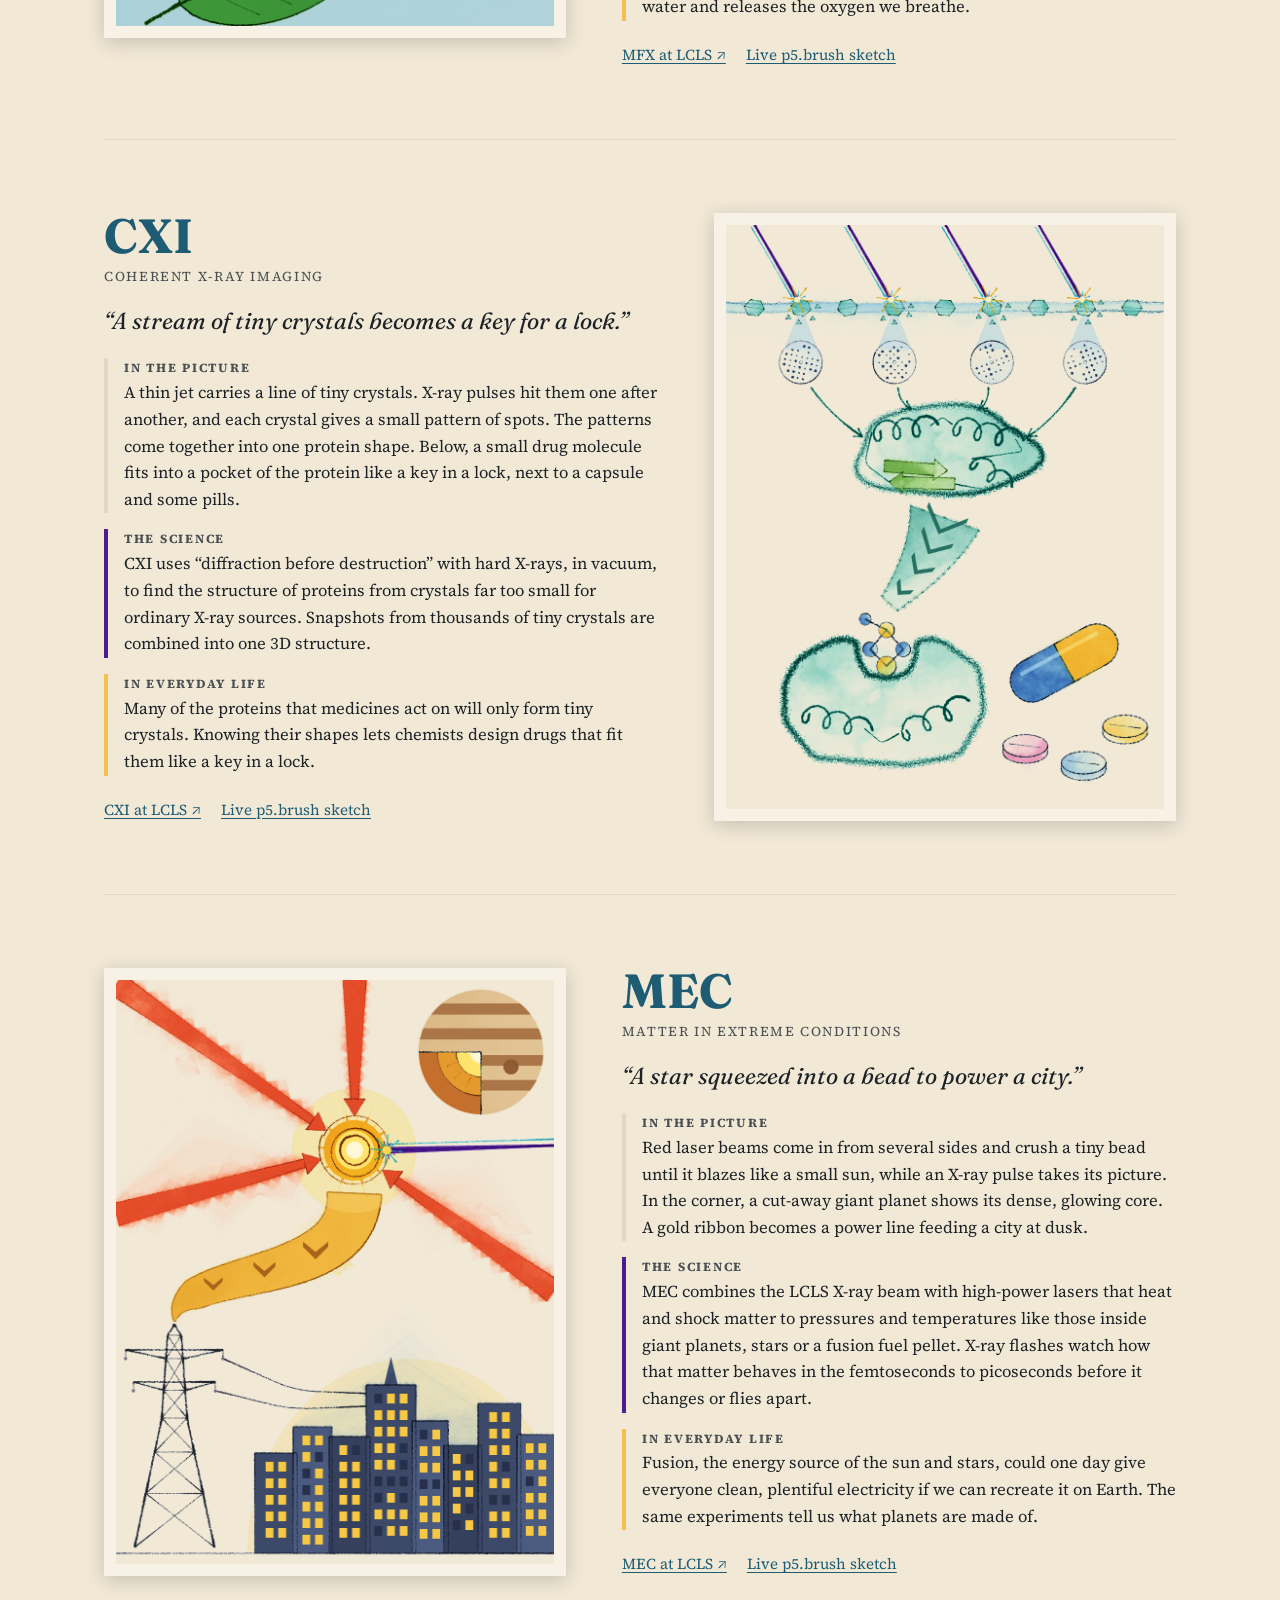
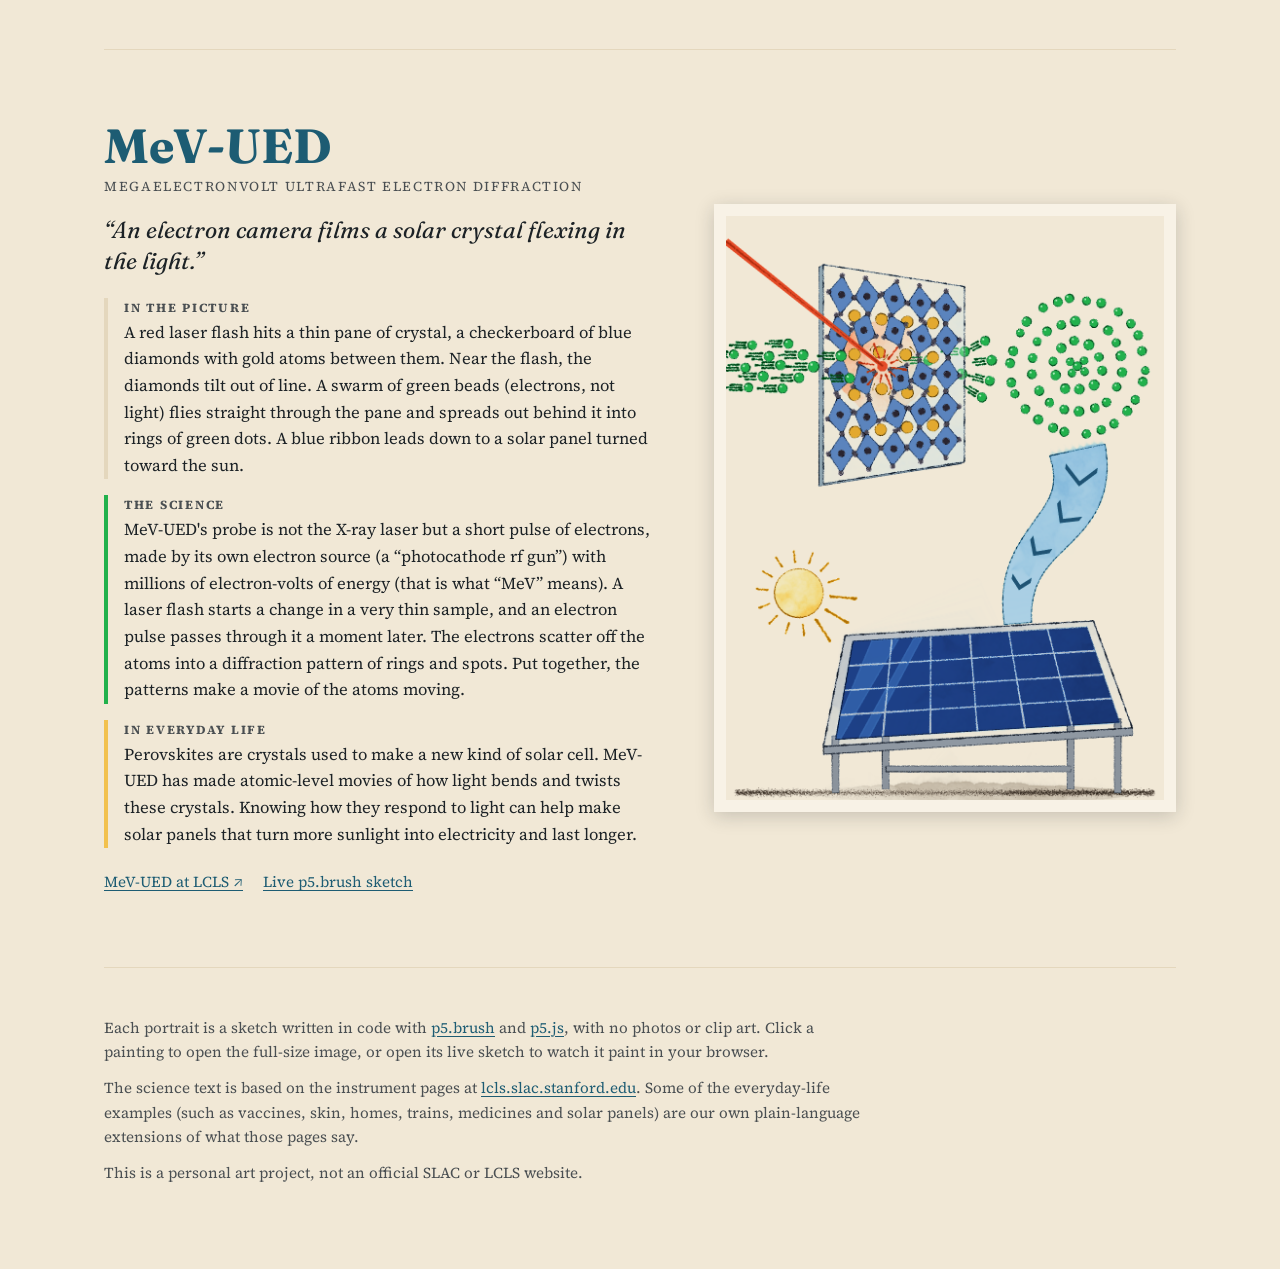
==== commit 9850efc2: "Add MeV-UED, the tenth portrait (an electron instrument) MeV-UED is part of the LCLS user facility b" ====
--- a/index.html
+++ b/index.html
@@ -4,7 +4,7 @@
 <meta charset="utf-8">
 <meta name="viewport" content="width=device-width, initial-scale=1">
 <title>Portraits of the LCLS Instruments</title>
-<meta name="description" content="Nine painted portraits of the instruments at SLAC's LCLS X-ray laser: what each one does for science, and how that reaches everyday life.">
+<meta name="description" content="Ten painted portraits of the instruments at SLAC's LCLS user facility, nine that use its X-ray laser and one, MeV-UED, that uses pulses of electrons: what each one does for science, and how that reaches everyday life.">
 <link rel="preconnect" href="https://fonts.googleapis.com">
 <link rel="preconnect" href="https://fonts.gstatic.com" crossorigin>
 <link href="https://fonts.googleapis.com/css2?family=Fraunces:ital,opsz,wght@0,9..144,400;0,9..144,600;0,9..144,700;1,9..144,400&family=Source+Serif+4:opsz,wght@8..60,400;8..60,700&display=swap" rel="stylesheet">
@@ -19,9 +19,11 @@
   <div class="xray-streak" aria-hidden="true"></div>
   <p class="intro">
     LCLS is an X-ray laser that makes flashes of light a few femtoseconds long.
-    Its instruments, each in its own experimental hutch, use those flashes to watch
-    atoms and electrons move. These nine paintings don't show the hardware. They show
-    what each instrument lets scientists see, and where that work shows up in
+    Nine instruments, each in its own experimental hutch, use those flashes to watch
+    atoms and electrons move. The LCLS user facility also runs a tenth instrument,
+    MeV-UED, an “electron camera” that sends short pulses of fast electrons through a
+    sample in place of X-ray light. These ten paintings don't show the hardware. They
+    show what each instrument lets scientists see, and where that work shows up in
     everyday life.
   </p>
 
@@ -35,6 +37,8 @@
         <span>A violet-to-cyan streak is an <strong>X-ray pulse</strong> from LCLS.</span></li>
       <li><span class="swatch swatch-laser" aria-hidden="true"></span>
         <span>A red streak is an <strong>optical laser</strong> that starts the action.</span></li>
+      <li><span class="swatch swatch-electron" aria-hidden="true"></span>
+        <span>A swarm of green beads is a <strong>pulse of electrons</strong> (MeV-UED only).</span></li>
       <li><span class="swatch swatch-ribbon" aria-hidden="true"></span>
         <span>The <strong>ribbon</strong> joins the two halves: “this discovery leads to this.”</span></li>
     </ul>
@@ -52,6 +56,7 @@
     <li><a href="#mfx"><img src="images/mfx.png" alt="">MFX</a></li>
     <li><a href="#cxi"><img src="images/cxi.png" alt="">CXI</a></li>
     <li><a href="#mec"><img src="images/mec.png" alt="">MEC</a></li>
+    <li><a href="#ued"><img src="images/ued.png" alt="">MeV-UED</a></li>
   </ul>
 </nav>
 
@@ -376,6 +381,46 @@
     <ul class="plate-links">
       <li><a href="https://lcls.slac.stanford.edu/instruments/mec">MEC at LCLS ↗</a></li>
       <li><a href="sketches/mec.html">Live p5.brush sketch</a></li>
+    </ul>
+  </figcaption>
+</figure>
+
+<figure class="plate" id="ued">
+  <a class="plate-image" href="images/ued.png">
+    <img src="images/ued.png" width="900" height="1200" loading="lazy"
+         alt="A red laser hits a thin crystal pane of blue diamonds with gold atoms between them, while green beads with speed lines fly through the pane and spread out into rings of green dots. A blue ribbon leads down to a solar panel under the sun.">
+  </a>
+  <figcaption>
+    <p class="acronym">MeV-UED</p>
+    <p class="full-name">Megaelectronvolt Ultrafast Electron Diffraction</p>
+    <p class="metaphor">“An electron camera films a solar crystal flexing in the light.”</p>
+    <div class="caption-part">
+      <h3>In the picture</h3>
+      <p>A red laser flash hits a thin pane of crystal, a checkerboard of blue diamonds
+      with gold atoms between them. Near the flash, the diamonds tilt out of line. A
+      swarm of green beads (electrons, not light) flies straight through the pane and
+      spreads out behind it into rings of green dots. A blue ribbon leads down to a
+      solar panel turned toward the sun.</p>
+    </div>
+    <div class="caption-part science">
+      <h3>The science</h3>
+      <p>MeV-UED's probe is not the X-ray laser but a short pulse of electrons, made by
+      its own electron source (a “photocathode rf gun”) with millions of electron-volts
+      of energy (that is what “MeV” means). A laser flash starts a change in a very thin
+      sample, and an electron pulse passes through it a moment later. The electrons
+      scatter off the atoms into a diffraction pattern of rings and spots. Put together,
+      the patterns make a movie of the atoms moving.</p>
+    </div>
+    <div class="caption-part everyday">
+      <h3>In everyday life</h3>
+      <p>Perovskites are crystals used to make a new kind of solar cell. MeV-UED has made
+      atomic-level movies of how light bends and twists these crystals. Knowing how they
+      respond to light can help make solar panels that turn more sunlight into
+      electricity and last longer.</p>
+    </div>
+    <ul class="plate-links">
+      <li><a href="https://lcls.slac.stanford.edu/instruments/mev-ued">MeV-UED at LCLS ↗</a></li>
+      <li><a href="sketches/ued.html">Live p5.brush sketch</a></li>
     </ul>
   </figcaption>
 </figure>
@@ -389,8 +434,8 @@
   open the full-size image, or open its live sketch to watch it paint in your browser.</p>
   <p>The science text is based on the instrument pages at
   <a href="https://lcls.slac.stanford.edu/instruments">lcls.slac.stanford.edu</a>.
-  Some of the everyday-life examples (such as vaccines, skin, homes, trains and
-  medicines) are our own plain-language extensions of what those pages say.</p>
+  Some of the everyday-life examples (such as vaccines, skin, homes, trains, medicines
+  and solar panels) are our own plain-language extensions of what those pages say.</p>
   <p>This is a personal art project, not an official SLAC or LCLS website.</p>
 </footer>
 
--- a/style.css
+++ b/style.css
@@ -1,7 +1,7 @@
 /* Colours are taken from the portraits themselves: the warm paper, the
-   dark ink, the violet-to-cyan X-ray streak, the red laser streak and the
-   gold ribbon that joins the science half of each painting to its
-   everyday half. */
+   dark ink, the violet-to-cyan X-ray streak, the red laser streak, the
+   green electron beads (MeV-UED only) and the gold ribbon that joins the
+   science half of each painting to its everyday half. */
 :root {
   --paper: #f1e8d6;
   --paper-light: #f8f2e6;
@@ -12,6 +12,7 @@
   --xray-violet: #4b1d8f;
   --xray-cyan: #2fb8d6;
   --laser-red: #e24a2b;
+  --electron-green: #22b14c;
   --ribbon-gold: #f2c14e;
   --ribbon-gold-dark: #b8791b;
 
@@ -154,6 +155,12 @@
   background: var(--laser-red);
 }
 
+.swatch-electron {
+  height: 10px;
+  margin-top: 9px;
+  background: radial-gradient(circle, var(--electron-green) 0 4px, transparent 4.5px) 0 0 / 11px 10px repeat-x;
+}
+
 .swatch-ribbon {
   background: var(--ribbon-gold);
   border: 1px solid var(--ribbon-gold-dark);
@@ -164,7 +171,7 @@
 
 .index {
   display: grid;
-  grid-template-columns: repeat(9, 1fr);
+  grid-template-columns: repeat(10, minmax(0, 1fr));
   gap: 12px;
   margin: 48px 0 24px;
   padding: 0;
@@ -285,6 +292,11 @@
   border-left-color: var(--xray-violet);
 }
 
+/* MeV-UED probes with electrons, not X-rays. */
+#ued .caption-part.science {
+  border-left-color: var(--electron-green);
+}
+
 .caption-part.everyday {
   border-left-color: var(--ribbon-gold);
 }
@@ -317,7 +329,12 @@
 
 @media (max-width: 860px) {
   .index {
-    grid-template-columns: repeat(3, 1fr);
+    grid-template-columns: repeat(5, minmax(0, 1fr));
+  }
+
+  .index a {
+    font-size: 0.72rem;
+    white-space: nowrap;
   }
 
   .legend {
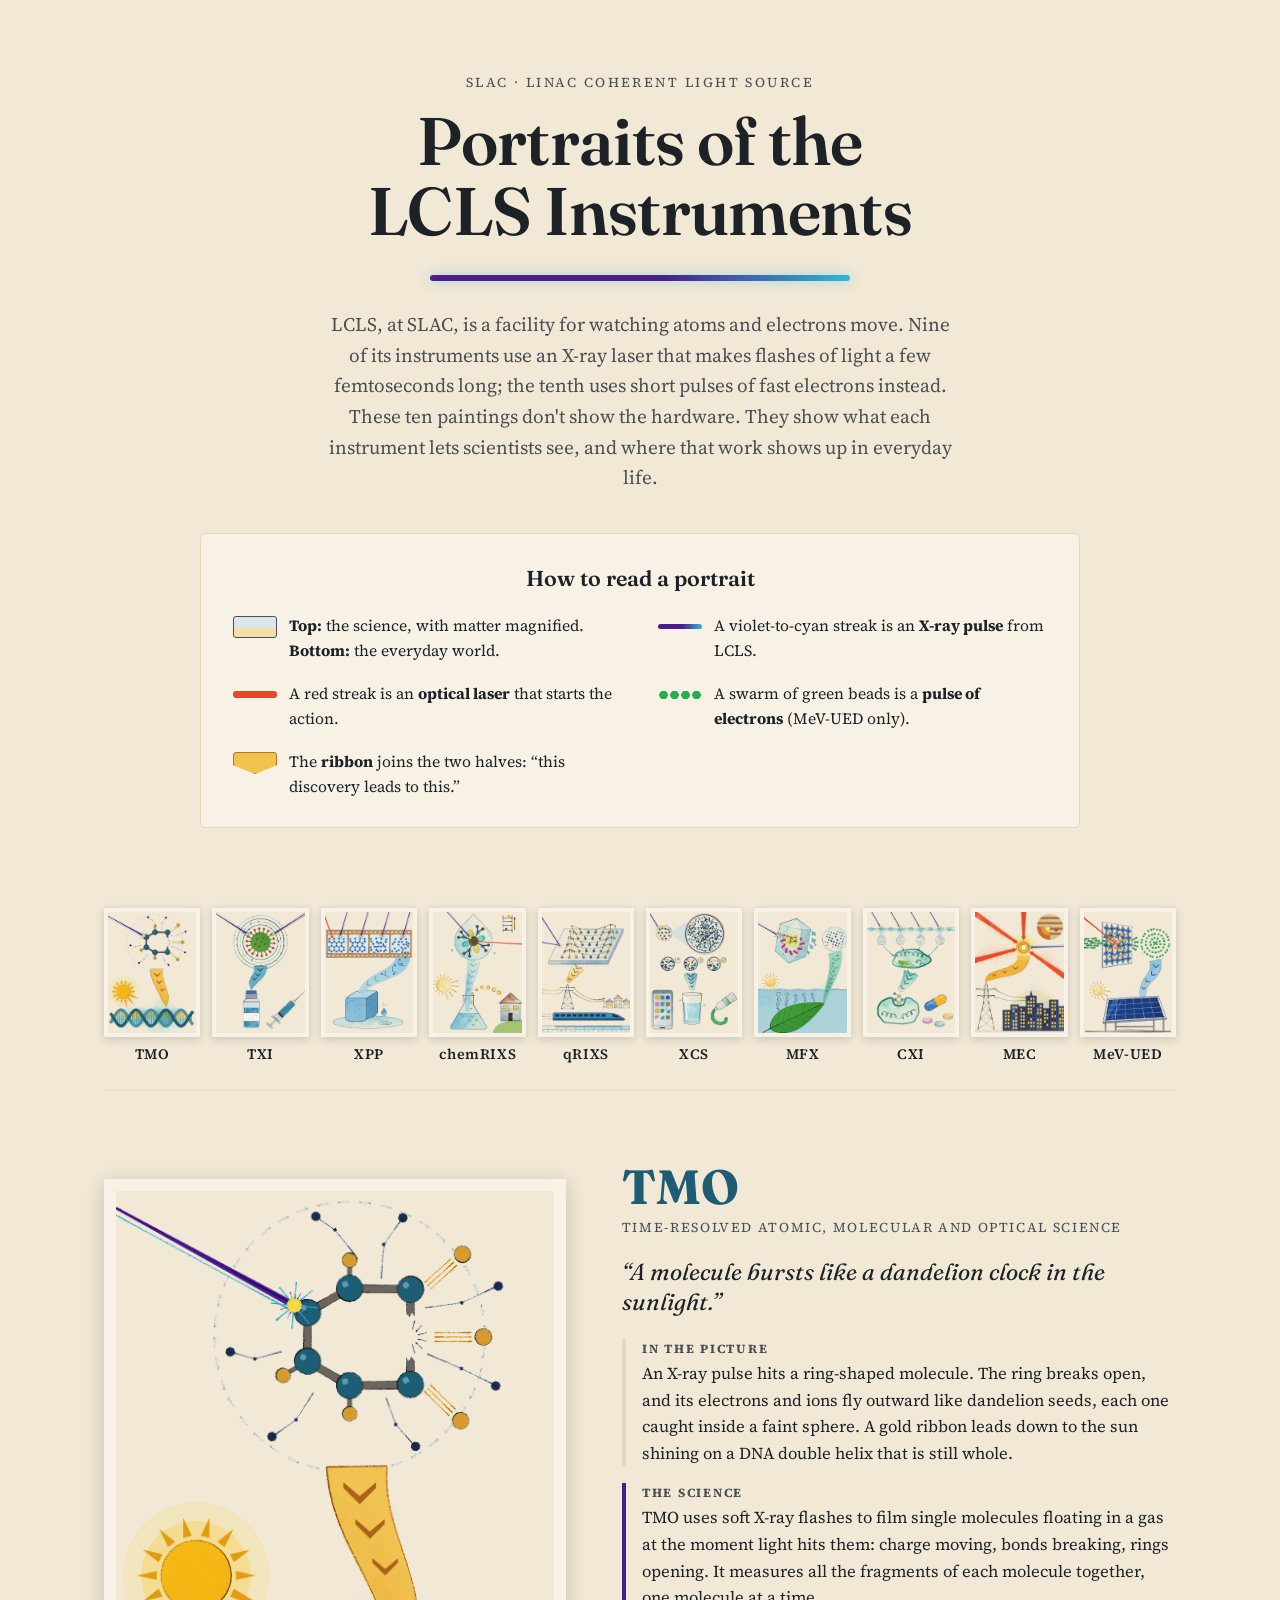
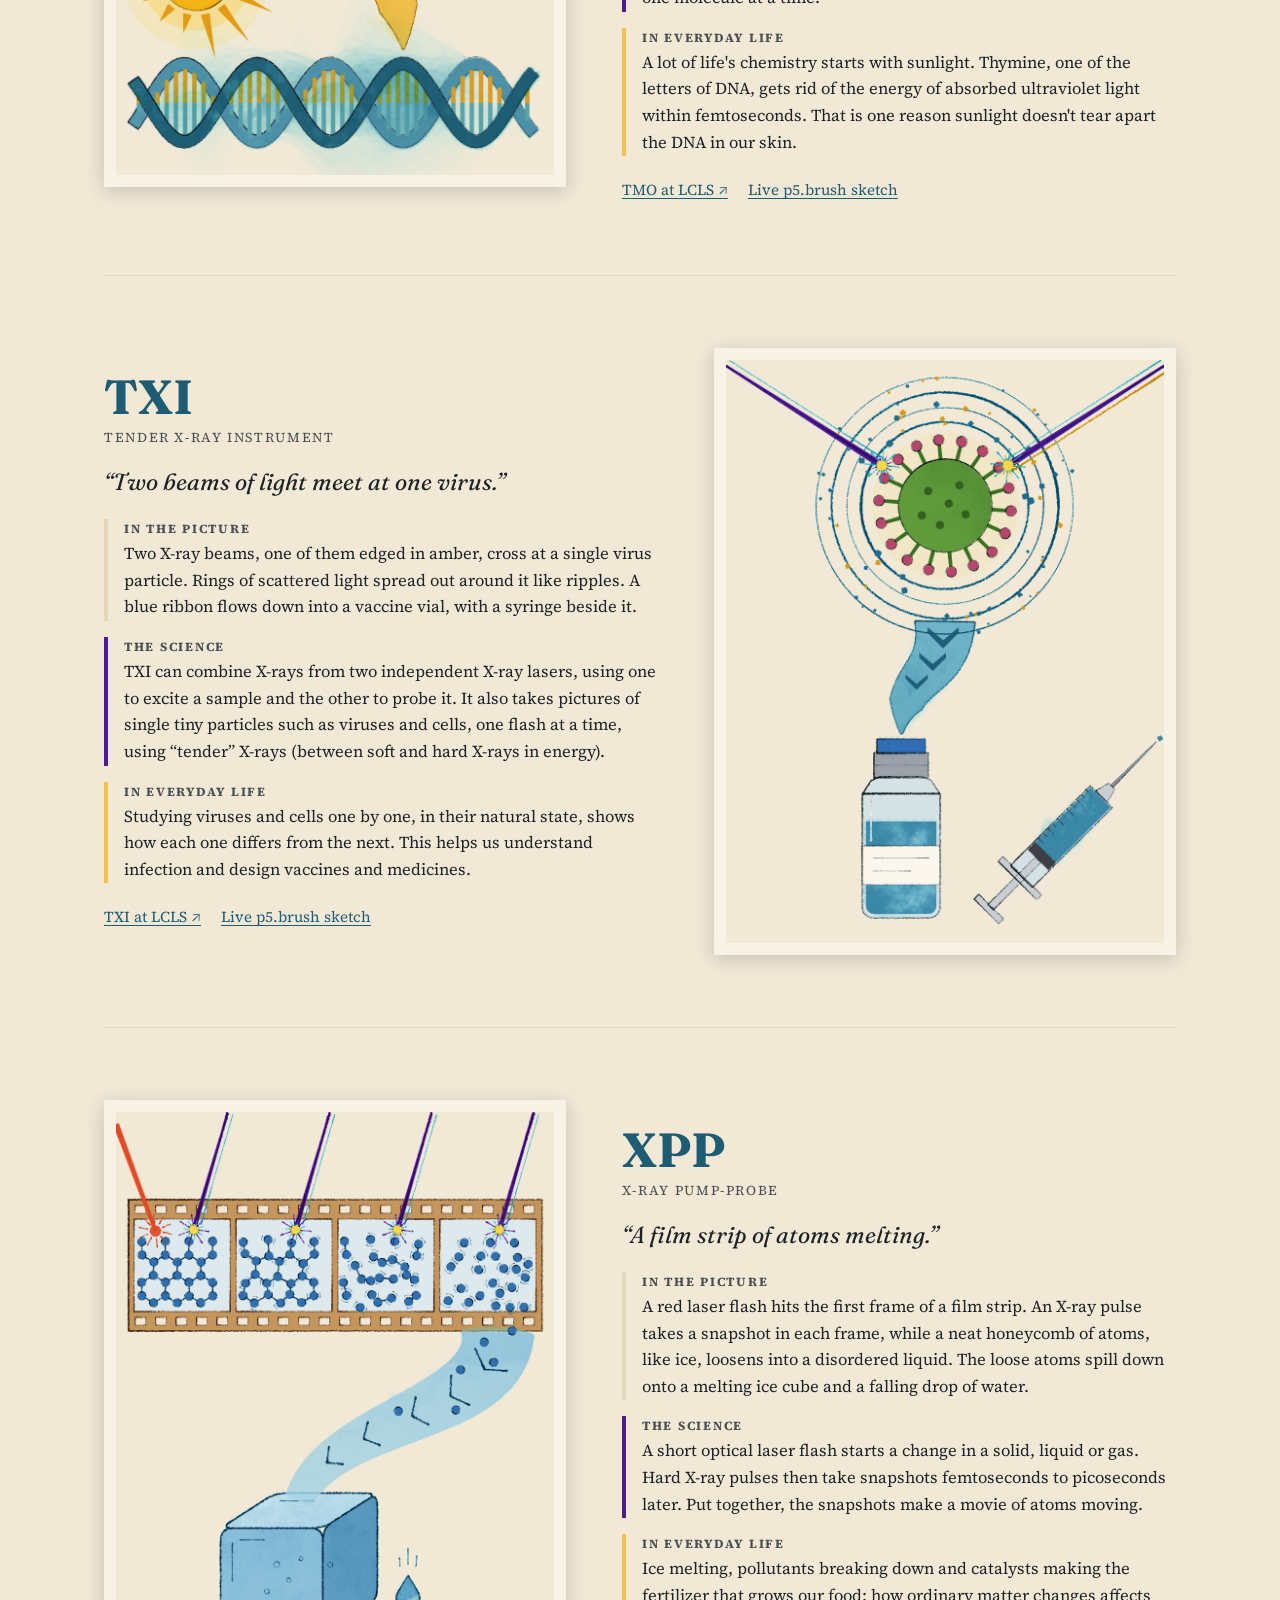
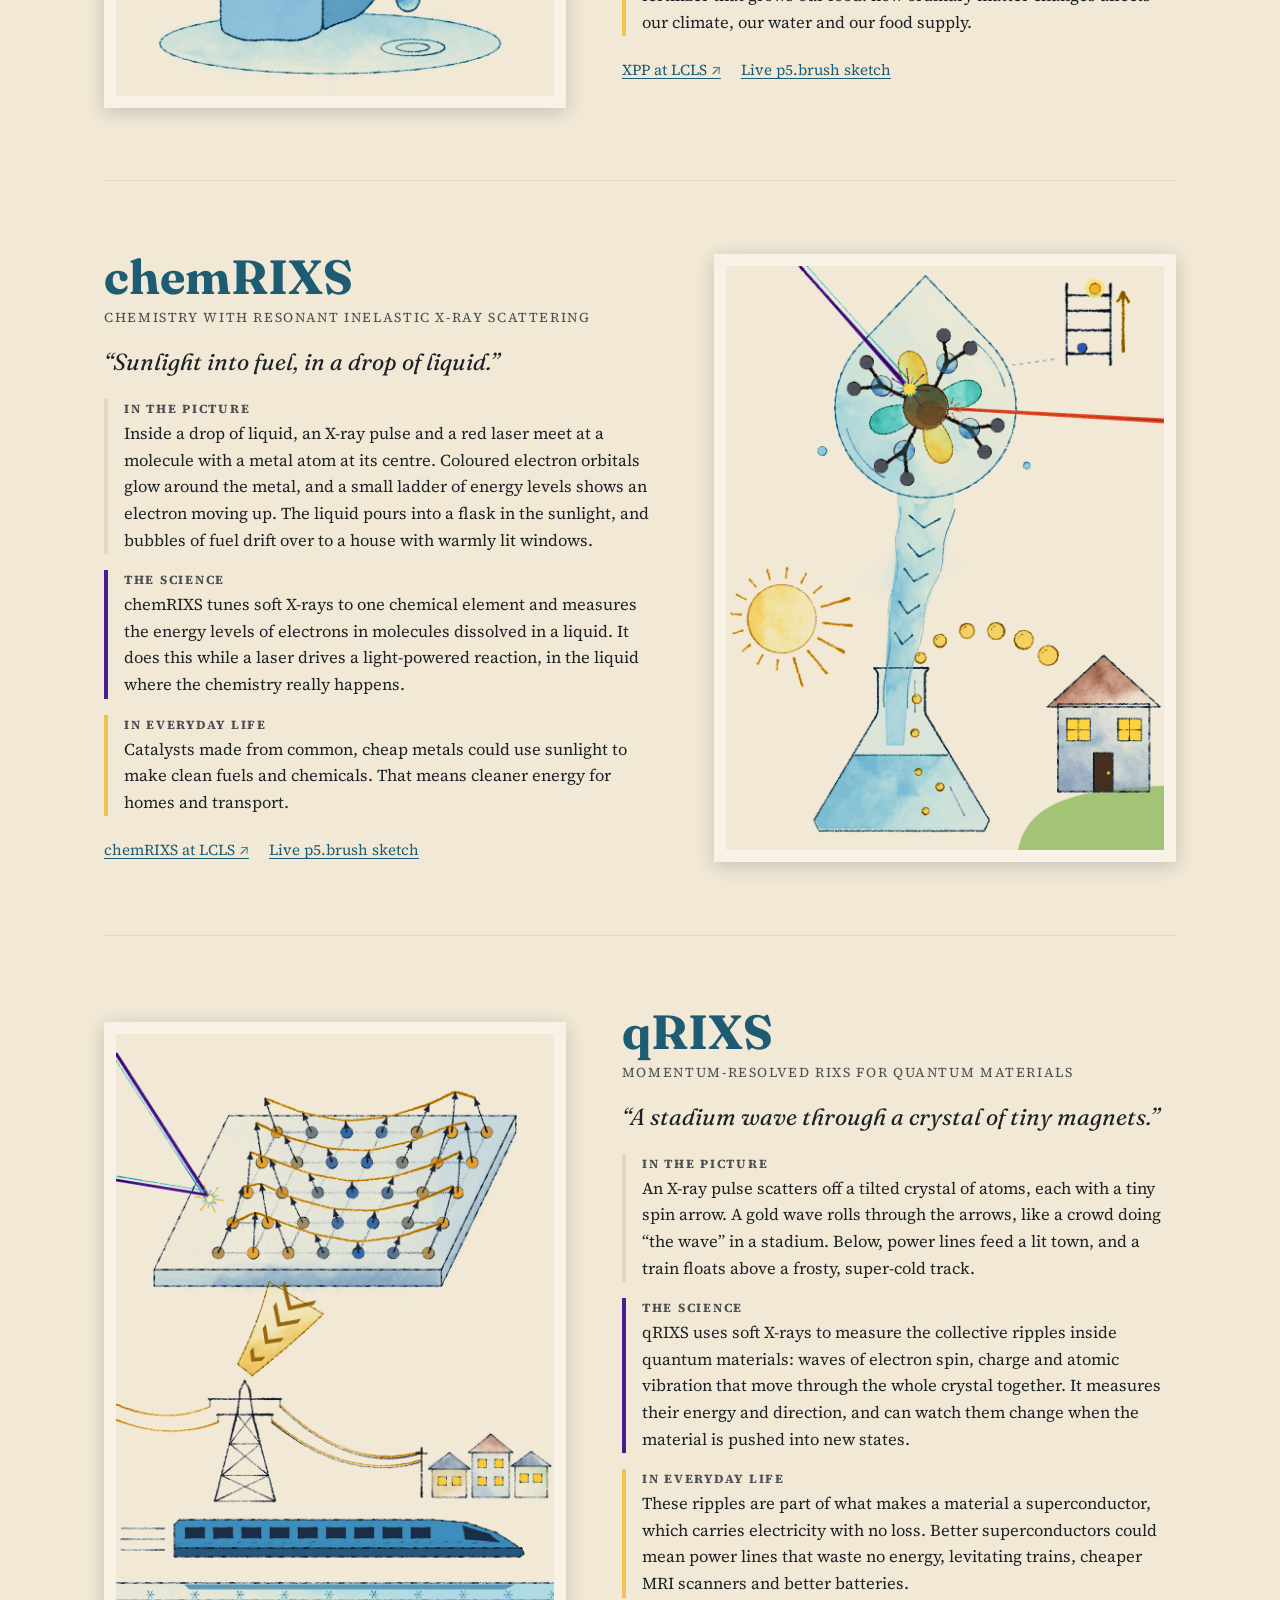
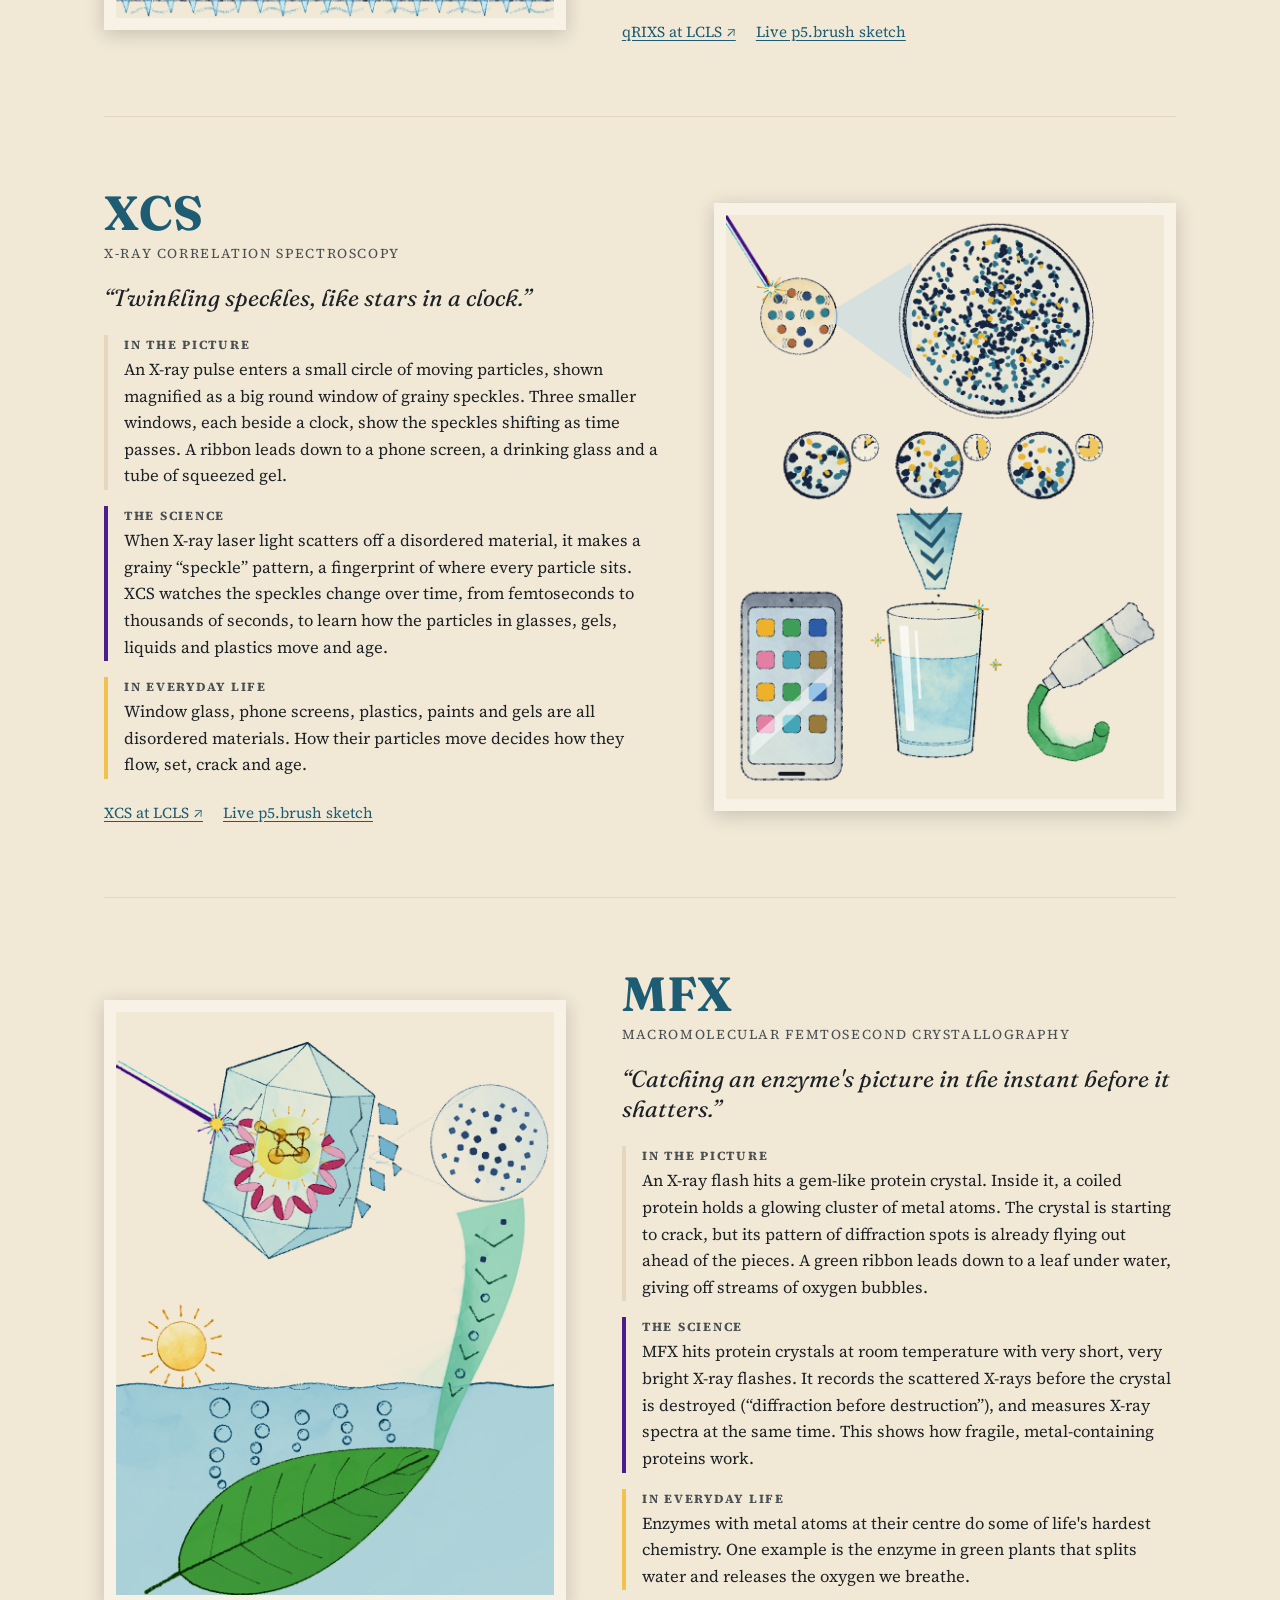
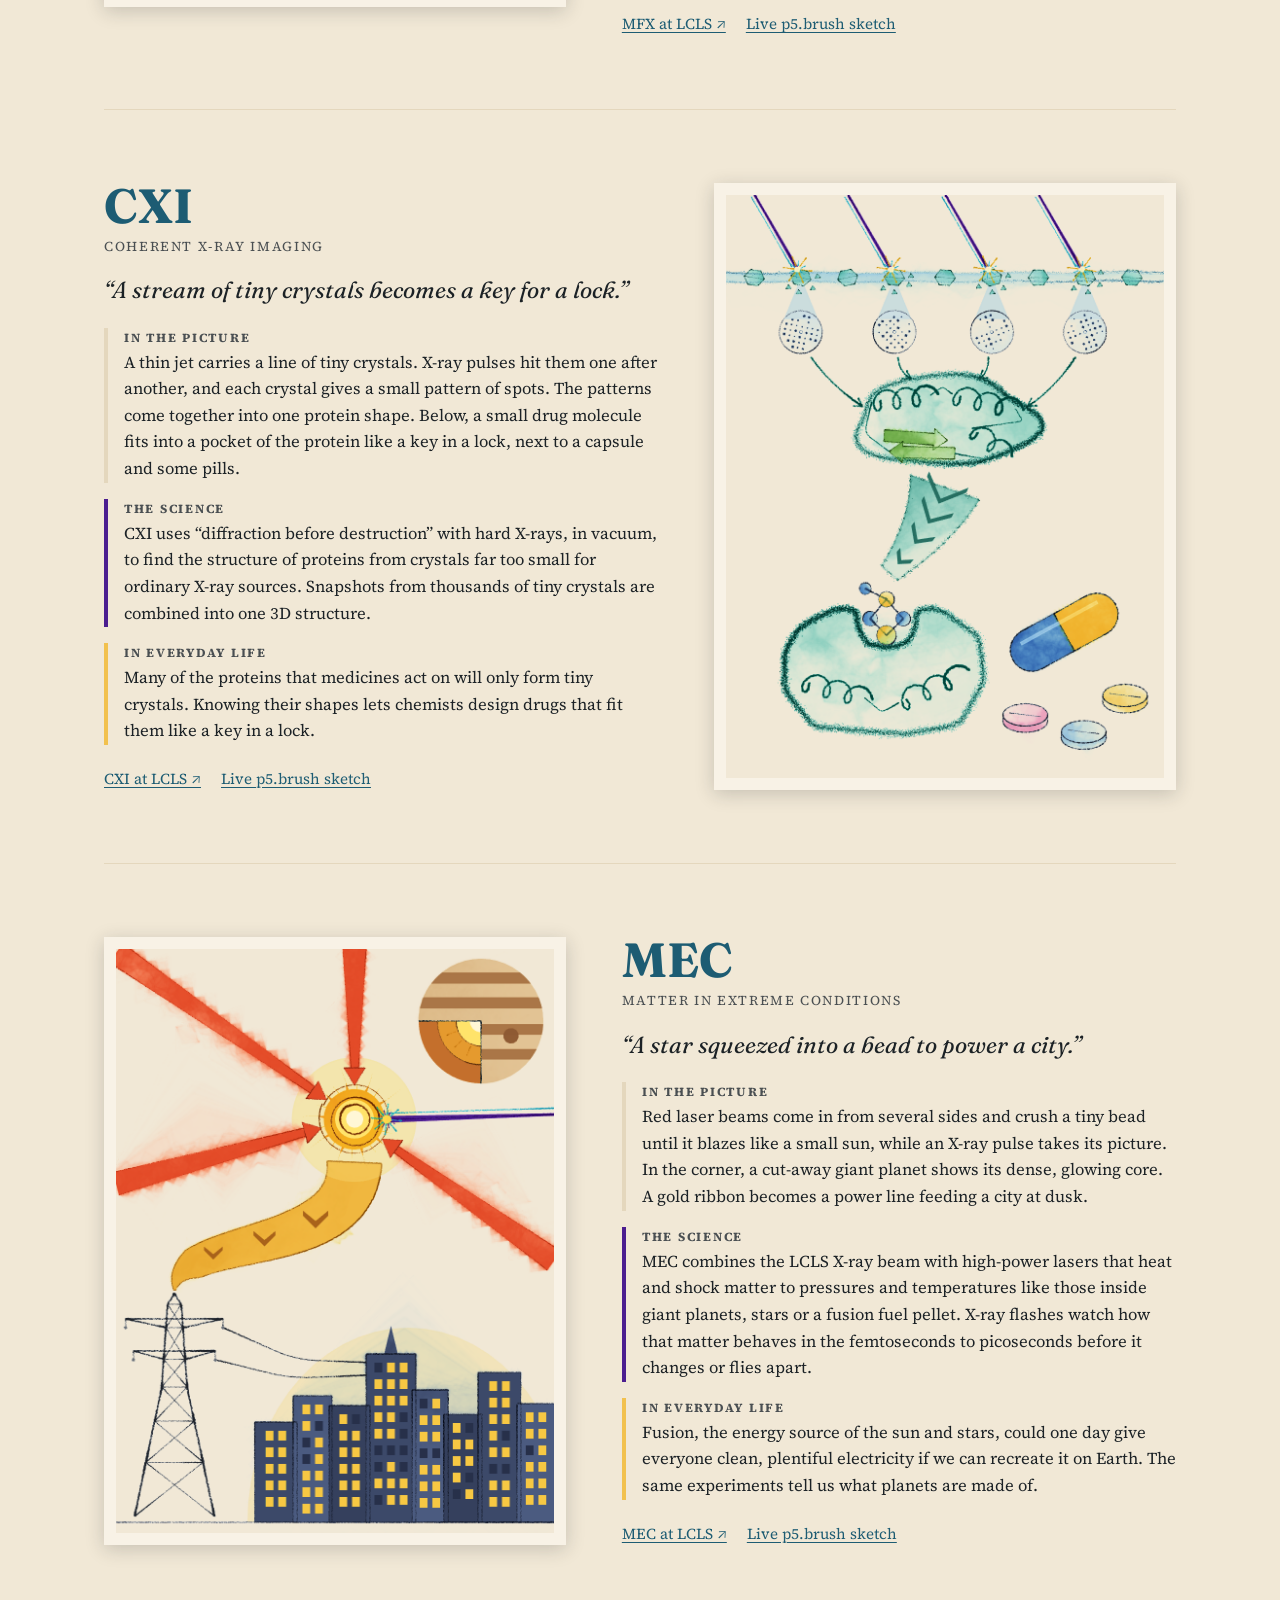
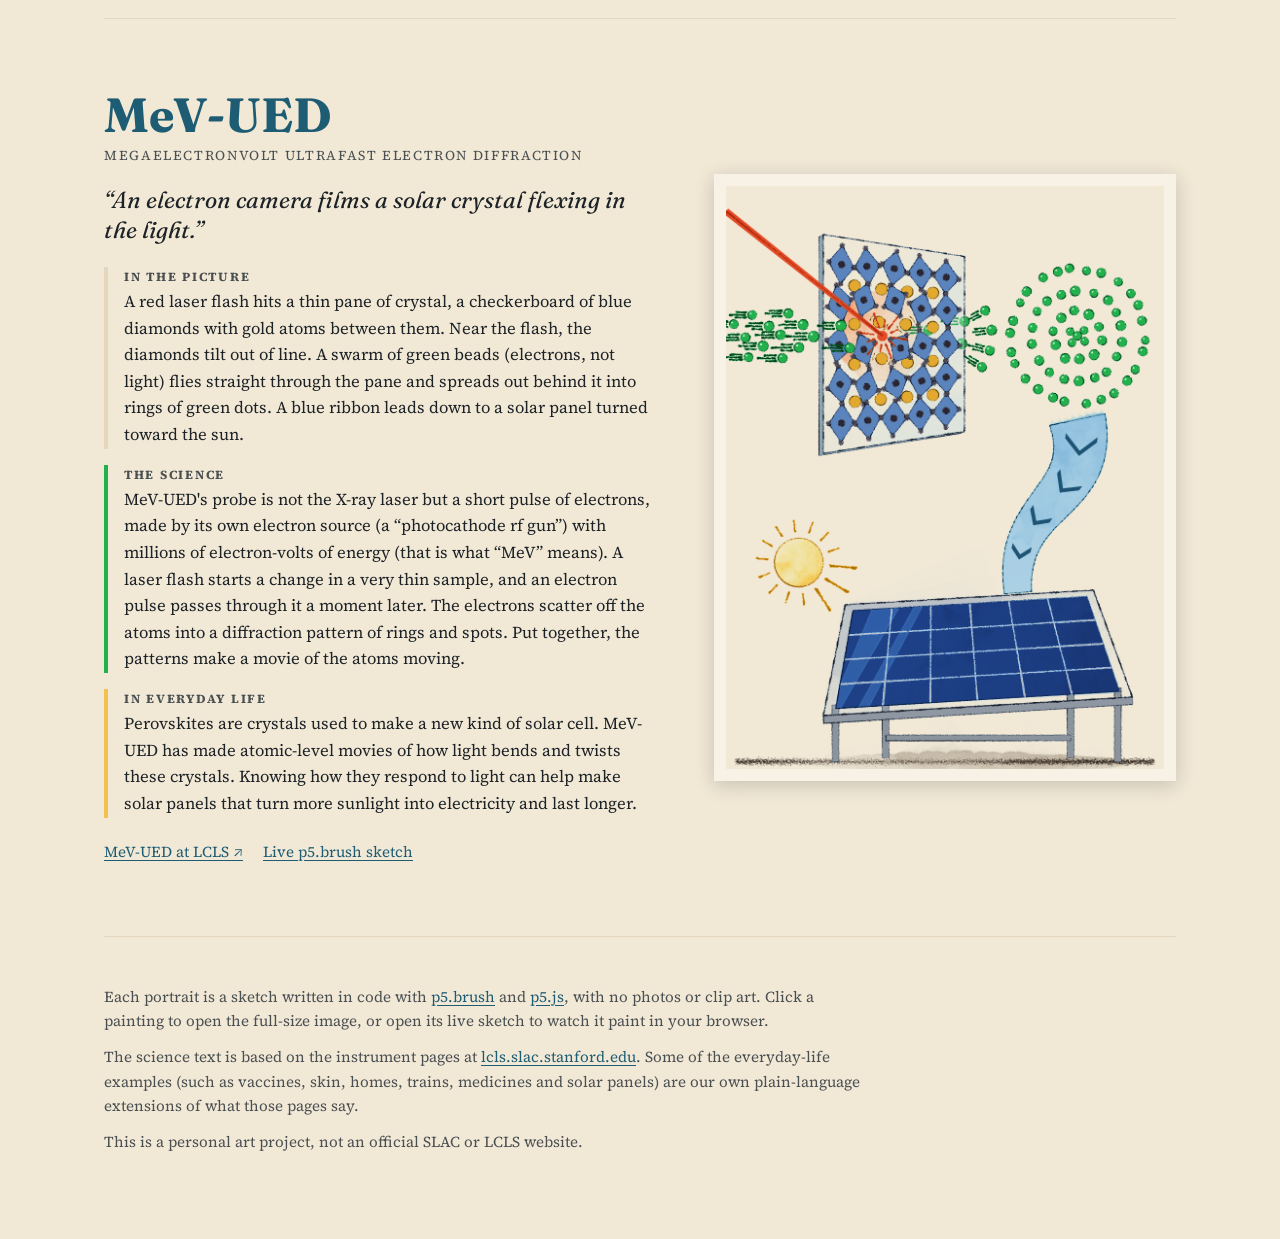
==== commit 8ab41b51: "Reword the intro so it names no single instrument The opening paragraph spelled out MeV-UED but none" ====
--- a/index.html
+++ b/index.html
@@ -4,7 +4,7 @@
 <meta charset="utf-8">
 <meta name="viewport" content="width=device-width, initial-scale=1">
 <title>Portraits of the LCLS Instruments</title>
-<meta name="description" content="Ten painted portraits of the instruments at SLAC's LCLS user facility, nine that use its X-ray laser and one, MeV-UED, that uses pulses of electrons: what each one does for science, and how that reaches everyday life.">
+<meta name="description" content="Ten painted portraits of the instruments at SLAC's LCLS, nine that use its X-ray laser and one that uses pulses of electrons: what each one does for science, and how that reaches everyday life.">
 <link rel="preconnect" href="https://fonts.googleapis.com">
 <link rel="preconnect" href="https://fonts.gstatic.com" crossorigin>
 <link href="https://fonts.googleapis.com/css2?family=Fraunces:ital,opsz,wght@0,9..144,400;0,9..144,600;0,9..144,700;1,9..144,400&family=Source+Serif+4:opsz,wght@8..60,400;8..60,700&display=swap" rel="stylesheet">
@@ -18,13 +18,11 @@
   <h1>Portraits of the<br>LCLS Instruments</h1>
   <div class="xray-streak" aria-hidden="true"></div>
   <p class="intro">
-    LCLS is an X-ray laser that makes flashes of light a few femtoseconds long.
-    Nine instruments, each in its own experimental hutch, use those flashes to watch
-    atoms and electrons move. The LCLS user facility also runs a tenth instrument,
-    MeV-UED, an “electron camera” that sends short pulses of fast electrons through a
-    sample in place of X-ray light. These ten paintings don't show the hardware. They
-    show what each instrument lets scientists see, and where that work shows up in
-    everyday life.
+    LCLS, at SLAC, is a facility for watching atoms and electrons move. Nine of its
+    instruments use an X-ray laser that makes flashes of light a few femtoseconds long;
+    the tenth uses short pulses of fast electrons instead. These ten paintings don't
+    show the hardware. They show what each instrument lets scientists see, and where
+    that work shows up in everyday life.
   </p>
 
   <section class="how-to-read" aria-labelledby="how-to-read-title">
